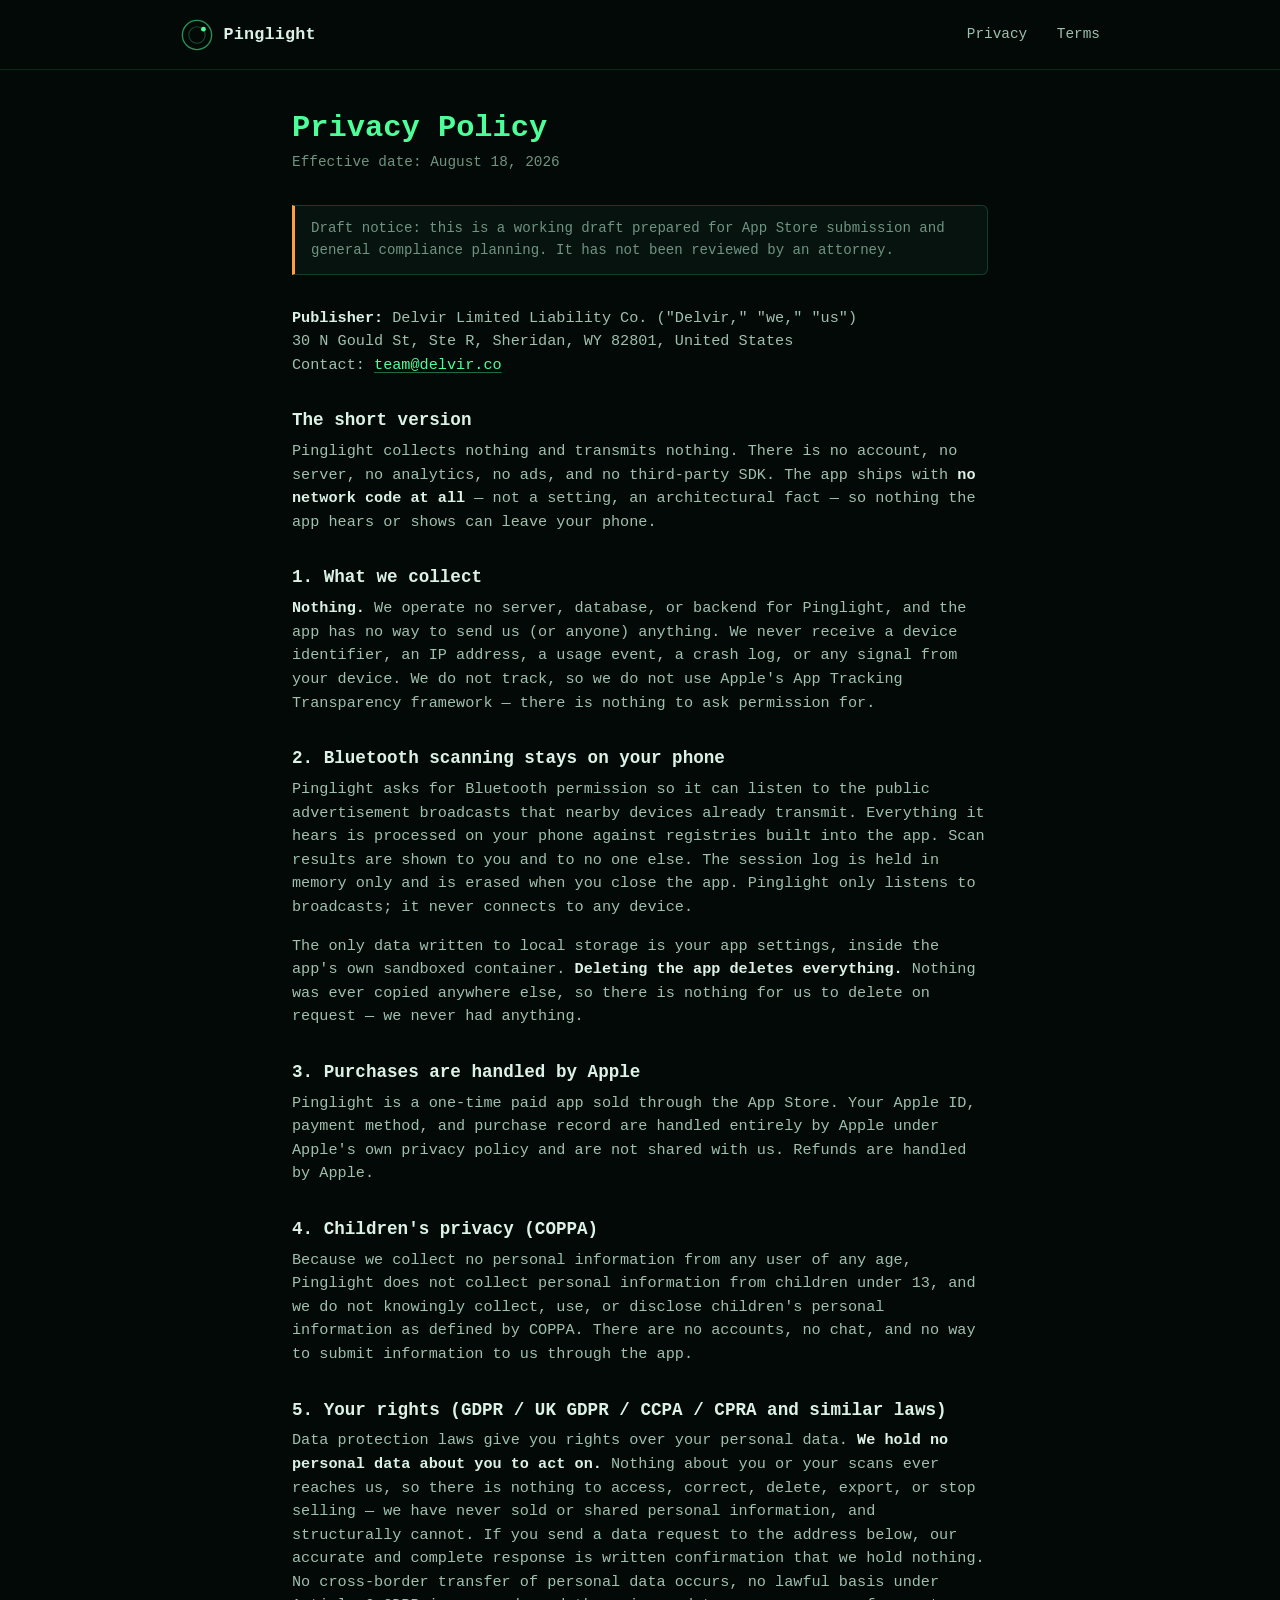
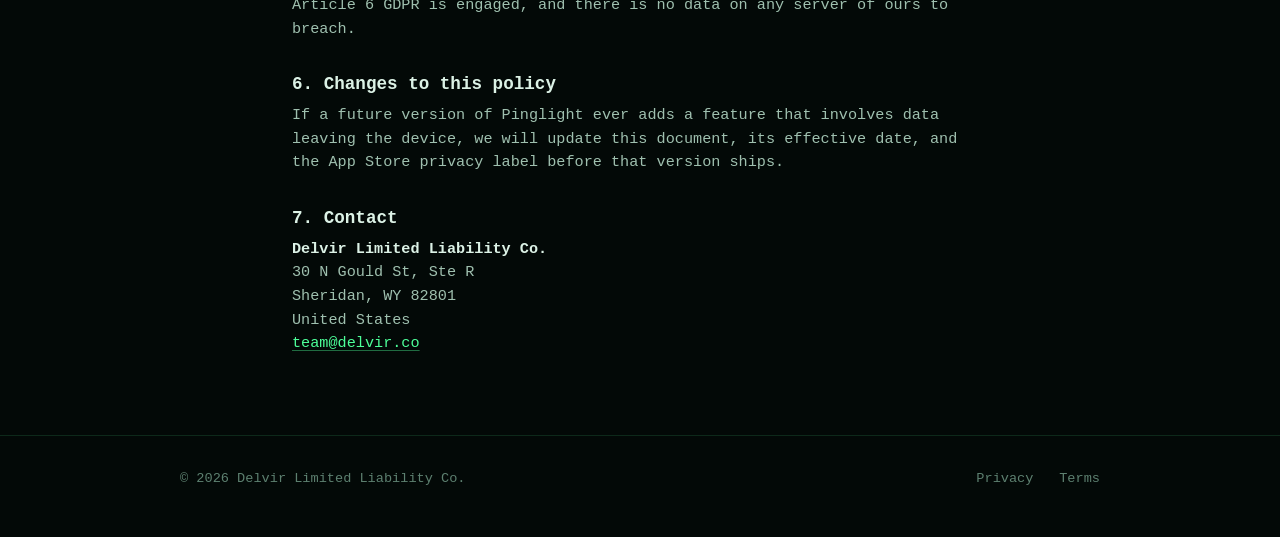
==== privacy.html @ 1ad6286b "Pinglight marketing site: static landing + legal pages, phosphor-radar identity Mirrors pocket-veto-" ====
<!doctype html>
<html lang="en">
<head>
<meta charset="utf-8">
<meta name="viewport" content="width=device-width, initial-scale=1">
<title>Privacy Policy — Pinglight</title>
<meta name="description" content="Pinglight collects no data. It has no server, no account, and no network code of any kind — Bluetooth scan results never leave your phone. This policy explains exactly what that means.">
<meta property="og:title" content="Pinglight — Privacy Policy">
<meta property="og:description" content="Pinglight collects no data. No server, no account, no network code of any kind — scan results never leave your phone.">
<meta property="og:type" content="website">
<meta property="og:url" content="https://pinglight-site.vercel.app/privacy">
<meta name="theme-color" content="#030907">
<link rel="icon" href="/favicon.svg?v=1" type="image/svg+xml">
<link rel="icon" href="/icon-32.png?v=1" sizes="32x32" type="image/png">
<link rel="apple-touch-icon" href="/apple-touch-icon.png?v=1" sizes="180x180">
<link rel="manifest" href="/site.webmanifest">
<link rel="stylesheet" href="/styles.css">
</head>
<body class="legal">

<header class="site-header">
  <div class="wrap">
    <a class="brand" href="/">
      <svg class="seal" viewBox="0 0 200 200" role="img" aria-label="Pinglight mark">
        <circle cx="100" cy="100" r="86" fill="none" stroke="#4DFF99" stroke-opacity="0.55" stroke-width="8"/>
        <circle cx="100" cy="100" r="48" fill="none" stroke="#4DFF99" stroke-opacity="0.28" stroke-width="6"/>
        <circle cx="138" cy="66" r="14" fill="#4DFF99"/>
      </svg>
      <span class="brand-name">Pinglight</span>
    </a>
    <nav class="site-nav">
      <a href="/privacy">Privacy</a>
      <a href="/terms">Terms</a>
    </nav>
  </div>
</header>

<main>
  <div class="wrap">
    <h1>Privacy Policy</h1>
    <p class="effective">Effective date: August 18, 2026</p>

    <p class="notice">Draft notice: this is a working draft prepared for App Store submission and general compliance planning. It has not been reviewed by an attorney.</p>

    <p><strong>Publisher:</strong> Delvir Limited Liability Co. ("Delvir," "we," "us")<br>
    30 N Gould St, Ste R, Sheridan, WY 82801, United States<br>
    Contact: <a href="mailto:team@delvir.co">team@delvir.co</a></p>

    <h2>The short version</h2>
    <p>Pinglight collects nothing and transmits nothing. There is no account, no server, no analytics, no ads, and no third-party SDK. The app ships with <strong>no network code at all</strong> — not a setting, an architectural fact — so nothing the app hears or shows can leave your phone.</p>

    <h2>1. What we collect</h2>
    <p><strong>Nothing.</strong> We operate no server, database, or backend for Pinglight, and the app has no way to send us (or anyone) anything. We never receive a device identifier, an IP address, a usage event, a crash log, or any signal from your device. We do not track, so we do not use Apple's App Tracking Transparency framework — there is nothing to ask permission for.</p>

    <h2>2. Bluetooth scanning stays on your phone</h2>
    <p>Pinglight asks for Bluetooth permission so it can listen to the public advertisement broadcasts that nearby devices already transmit. Everything it hears is processed on your phone against registries built into the app. Scan results are shown to you and to no one else. The session log is held in memory only and is erased when you close the app. Pinglight only listens to broadcasts; it never connects to any device.</p>
    <p>The only data written to local storage is your app settings, inside the app's own sandboxed container. <strong>Deleting the app deletes everything.</strong> Nothing was ever copied anywhere else, so there is nothing for us to delete on request — we never had anything.</p>

    <h2>3. Purchases are handled by Apple</h2>
    <p>Pinglight is a one-time paid app sold through the App Store. Your Apple ID, payment method, and purchase record are handled entirely by Apple under Apple's own privacy policy and are not shared with us. Refunds are handled by Apple.</p>

    <h2>4. Children's privacy (COPPA)</h2>
    <p>Because we collect no personal information from any user of any age, Pinglight does not collect personal information from children under 13, and we do not knowingly collect, use, or disclose children's personal information as defined by COPPA. There are no accounts, no chat, and no way to submit information to us through the app.</p>

    <h2>5. Your rights (GDPR / UK GDPR / CCPA / CPRA and similar laws)</h2>
    <p>Data protection laws give you rights over your personal data. <strong>We hold no personal data about you to act on.</strong> Nothing about you or your scans ever reaches us, so there is nothing to access, correct, delete, export, or stop selling — we have never sold or shared personal information, and structurally cannot. If you send a data request to the address below, our accurate and complete response is written confirmation that we hold nothing. No cross-border transfer of personal data occurs, no lawful basis under Article 6 GDPR is engaged, and there is no data on any server of ours to breach.</p>

    <h2>6. Changes to this policy</h2>
    <p>If a future version of Pinglight ever adds a feature that involves data leaving the device, we will update this document, its effective date, and the App Store privacy label before that version ships.</p>

    <h2>7. Contact</h2>
    <p><strong>Delvir Limited Liability Co.</strong><br>
    30 N Gould St, Ste R<br>
    Sheridan, WY 82801<br>
    United States<br>
    <a href="mailto:team@delvir.co">team@delvir.co</a></p>
  </div>
</main>

<footer class="site-footer">
  <div class="wrap">
    <span>© 2026 Delvir Limited Liability Co.</span>
    <nav>
      <a href="/privacy">Privacy</a>
      <a href="/terms">Terms</a>
    </nav>
  </div>
</footer>

</body>
</html>
---- styles.css ----
/* Pinglight — marketing site.

   Type is the system monospace stack throughout: the app itself is set in the
   system monospaced face, and shipping zero font files is the same posture as
   shipping zero third-party bytes. No Google Fonts link anywhere; the CSP is
   `font-src 'self'` and nothing ever requests a font.

   Two sections:
     1. LANDING PAGE (body.lp) — the dark phosphor-radar artboard.
     2. LEGAL PAGES (body.legal) — privacy.html / terms.html, same palette,
        quieter chrome.

   Palette = the app's PinglightTheme (RootView.swift), converted to sRGB hex:
     background #030907   panel #07130F   phosphor #4DFF99   dim #598C73
     grid = phosphor at 16%
   Category accents (Models.swift): amber #FF9E40 (tracker), violet #D973F2
   (glasses), yellow #F2D959 (beacon), blue #66BFF2 (wearable). */

:root {
  --mono: ui-monospace, "SF Mono", SFMono-Regular, Menlo, Consolas,
          "Liberation Mono", "Courier New", monospace;

  --ground: #030907;
  --panel: #07130f;
  --phosphor: #4dff99;
  --dim: #598c73;
  --amber: #ff9e40;
  --violet: #d973f2;

  --text: #dcf2e6;
  --body-muted: #9fc0af;
  --hero-muted: #7ea892;
  --label: #6f9482;
  --label-dim: #5d8070;
  --label-dimmer: #4e6d5f;
  --list-num: #3f5c4f;

  --hair-24: rgba(77, 255, 153, 0.10);  /* list row borders */
  --hair-soft: rgba(77, 255, 153, 0.13); /* eyebrow rule, footer rule */
  --hair: rgba(77, 255, 153, 0.18);      /* stat rules, price-card border */

  color-scheme: dark;
}

* {
  box-sizing: border-box;
}

html {
  -webkit-text-size-adjust: 100%;
}

body {
  margin: 0;
  background: var(--ground);
  color: var(--text);
  font-family: var(--mono);
  line-height: 1.55;
  -webkit-font-smoothing: antialiased;
}

p {
  margin: 0 0 1em;
}

a {
  color: var(--phosphor);
  text-decoration-color: rgba(77, 255, 153, 0.4);
  text-underline-offset: 3px;
}

a:hover {
  color: var(--text);
  text-decoration-color: currentColor;
}

:focus-visible {
  outline: 2px solid var(--phosphor);
  outline-offset: 3px;
}

/* ==================================================================
   LANDING PAGE (index.html, body.lp)

   Same bones as the reference artboard: header, one-sentence hero, three
   stats, a two-column main — reading on the left, a sticky rail on the
   right holding the phone that pages through the app's real screens —
   then a footer that states the product's honesty rule outright.
   ================================================================== */

body.lp {
  /* `clip`, not `hidden`: `hidden` would make body a scroll container and
     silently kill the sticky rail. */
  overflow-x: clip;
}

body.lp a {
  color: var(--body-muted);
  text-decoration-color: rgba(159, 192, 175, 0.4);
}

body.lp a:hover {
  color: var(--phosphor);
  text-decoration-color: currentColor;
}

.page {
  max-width: 1280px;
  margin: 0 auto;
  padding: 34px clamp(20px, 5.5vw, 80px) 96px;
}

/* ---------- header ---------- */

.hd {
  display: flex;
  align-items: center;
  justify-content: space-between;
  gap: 20px;
}

.hd-lockup {
  display: flex;
  align-items: center;
  gap: 18px;
  min-width: 0;
}

.mark {
  width: 54px;
  height: 54px;
  flex: none;
  display: block;
}

/* The mark: a scope — rings, crosshair, one sweep wedge, one blip.
   Same geometry as favicon.svg. */
.mark-ring { stroke: rgba(77, 255, 153, 0.55); }
.mark-ring--in { stroke: rgba(77, 255, 153, 0.28); }
.mark-hair { stroke: rgba(77, 255, 153, 0.18); }
.mark-sweep { fill: rgba(77, 255, 153, 0.22); }
.mark-blip { fill: var(--phosphor); }

.wordmark {
  font-size: clamp(23px, 2.4vw, 30px);
  font-weight: 700;
  letter-spacing: -0.01em;
  line-height: 1.1;
}

.hd-status {
  font-weight: 500;
  font-size: 13px;
  letter-spacing: 0.24em;
  text-transform: uppercase;
  color: var(--label);
  white-space: nowrap;
}

/* ---------- hero ---------- */

.hero {
  padding-top: clamp(52px, 7.5vw, 96px);
  max-width: 1040px;
}

.hero h1 {
  margin: 0;
  font-size: clamp(30px, 4.6vw, 54px);
  line-height: 1.12;
  font-weight: 700;
  letter-spacing: -0.025em;
  text-wrap: pretty;
  color: var(--phosphor);
}

.hero-rest {
  color: var(--hero-muted);
  font-weight: 400;
}

/* ---------- three stat blocks ---------- */

.stats {
  display: grid;
  grid-template-columns: repeat(3, minmax(0, 1fr));
  gap: 0 24px;
  margin-top: clamp(44px, 5.6vw, 72px);
  max-width: 940px;
}

.stat {
  border-top: 1px solid var(--hair);
  padding: 16px 24px 0 0;
}

.stat-n {
  font-size: clamp(24px, 2.6vw, 33px);
  font-weight: 700;
  line-height: 1;
  letter-spacing: -0.01em;
  color: var(--phosphor);
}

.stat-l {
  margin-top: 8px;
  font-weight: 500;
  font-size: 12px;
  letter-spacing: 0.14em;
  text-transform: uppercase;
  color: var(--label);
  line-height: 1.4;
}

/* ---------- two-column main ----------
   Three reading sections on the left; the rail owns the right column and
   spans all their rows, which is what gives the sticky phone its travel. */

.main {
  display: grid;
  grid-template-columns: minmax(0, 7fr) minmax(0, 4fr);
  grid-auto-rows: min-content;
  gap: clamp(40px, 5.6vw, 72px);
  align-items: start;
  margin-top: clamp(56px, 7.5vw, 96px);
}

.desk {
  grid-column: 1;
  min-width: 0;
}

/* --- left: the reading column --- */

.eyebrow-row {
  display: flex;
  align-items: center;
  gap: 14px;
}

.eyebrow {
  margin: 0;
  font-weight: 700;
  font-size: 13px;
  line-height: 1.2;
  letter-spacing: 0.24em;
  text-transform: uppercase;
  color: var(--phosphor);
}

.eyebrow-rule {
  flex: 1;
  height: 1px;
  background: var(--hair-soft);
}

.quirks {
  list-style: none;
  margin: 0;
  padding: 0;
  display: flex;
  flex-direction: column;
}

.quirks li {
  display: grid;
  grid-template-columns: 46px minmax(0, 1fr);
  gap: 0 20px;
  padding: 24px 0;
  border-bottom: 1px solid var(--hair-24);
}

.quirks li:last-child {
  border-bottom: 0;
  padding-bottom: 0;
}

.q-num {
  font-weight: 500;
  font-size: 14px;
  letter-spacing: 0.12em;
  color: var(--list-num);
  padding-top: 5px;
}

.quirks p {
  margin: 0;
  font-size: clamp(15px, 1.5vw, 17.5px);
  line-height: 1.6;
  color: var(--body-muted);
  text-wrap: pretty;
}

.quirks b {
  font-weight: 700;
  color: var(--text);
}

.desk-lede {
  margin: 22px 0 0;
  font-size: clamp(16px, 1.6vw, 19px);
  font-weight: 700;
  line-height: 1.5;
  color: var(--text);
  text-wrap: pretty;
}

.desk-copy {
  margin: 18px 0 0;
  font-size: clamp(15px, 1.5vw, 17.5px);
  line-height: 1.65;
  color: var(--body-muted);
  text-wrap: pretty;
}

.desk-copy b {
  color: var(--text);
}

.desk-note {
  margin: 26px 0 0;
  padding: 18px 20px;
  border: 1px solid var(--hair);
  border-left: 3px solid var(--phosphor);
  border-radius: 4px;
  background: var(--panel);
  font-size: clamp(14.5px, 1.4vw, 17px);
  line-height: 1.65;
  color: var(--body-muted);
  text-wrap: pretty;
}

.desk-note em {
  font-style: normal;
  color: var(--text);
}

/* Confidence chips, colored like the app's badges. */
.conf {
  font-weight: 700;
  letter-spacing: 0.04em;
  text-transform: uppercase;
  font-size: 0.86em;
}

.conf-high { color: var(--phosphor); }
.conf-med  { color: var(--amber); }
.conf-low  { color: var(--violet); }

/* --- right: the sticky rail (phone + price card) --- */

.rail {
  grid-column: 2;
  grid-row: 1 / span 3;
  position: sticky;
  top: 32px;
  display: flex;
  flex-direction: column;
  align-items: stretch;
  gap: 26px;
}

.device {
  display: flex;
  flex-direction: column;
  align-items: center;
  gap: 14px;
}

/* The phone is sized so the whole rail — phone, gap, price card — still
   fits one viewport, which is what makes the sticky paging readable. */
.phone {
  position: relative;
  width: clamp(150px, calc((100svh - 350px) * 0.46), 232px);
  padding: 7px;
  border-radius: 34px;
  background: linear-gradient(145deg, #2c3a33, #17241e 40%, #0b130f 75%, #050a08);
  box-shadow:
    0 34px 60px -26px rgba(0, 0, 0, 0.85),
    0 8px 20px rgba(0, 0, 0, 0.5),
    0 0 44px rgba(77, 255, 153, 0.07),
    inset 0 1px 2px rgba(120, 255, 180, 0.18);
}

.phone-rim {
  padding: 3px;
  border-radius: 28px;
  background: #010302;
}

.phone-screen {
  position: relative;
  aspect-ratio: 1290 / 2796;
  overflow: hidden;
  border-radius: 25px;
  background: var(--ground);
}

.shot {
  position: absolute;
  inset: 0;
  margin: 0;
  opacity: 0;
  /* linear, and short: an eased cross-fade leaves both layers visibly
     blended at the midpoint, which reads as a double exposure. */
  transition: opacity 0.28s linear;
}

.shot img {
  display: block;
  width: 100%;
  height: 100%;
  object-fit: cover;
  object-position: top center;
  -webkit-user-select: none;
  user-select: none;
}

/* First screen shows even with JS off; app.js takes over once it runs. */
.shot:first-child,
.shot.is-active {
  opacity: 1;
}

.js .shot:first-child {
  opacity: 0;
}

.js .shot.is-active {
  opacity: 1;
}

.reel-dots {
  display: flex;
  align-items: center;
  gap: 7px;
}

.reel-dot {
  appearance: none;
  -webkit-appearance: none;
  border: 0;
  padding: 0;
  width: 7px;
  height: 7px;
  border-radius: 999px;
  background: var(--hair);
  cursor: pointer;
  transition: width 0.3s ease, background-color 0.3s ease;
}

.reel-dot:hover {
  background: var(--dim);
}

.reel-dot.is-active {
  width: 22px;
  background: var(--phosphor);
}

.reel-hint {
  margin: 0;
  font-weight: 500;
  font-size: 12px;
  letter-spacing: 0.16em;
  text-transform: uppercase;
  color: var(--label-dimmer);
  transition: opacity 0.4s ease;
}

/* Retired once the visitor is steering by hand, and once the reel has reached
   its last screen — by then there is nothing left to keep scrolling for. */
.is-driving .reel-hint,
.is-done .reel-hint {
  opacity: 0;
}

/* --- the price card --- */

.price {
  display: flex;
  flex-direction: column;
  gap: 22px;
  padding: clamp(24px, 2.6vw, 34px);
  border: 1px solid var(--hair);
  border-radius: 5px;
  background: var(--panel);
}

.price-n {
  font-size: clamp(30px, 3vw, 38px);
  font-weight: 700;
  line-height: 1;
  letter-spacing: -0.02em;
  color: var(--phosphor);
}

.price-copy {
  margin: 0;
  font-size: clamp(14.5px, 1.4vw, 16.5px);
  line-height: 1.55;
  color: var(--body-muted);
  text-wrap: pretty;
}

.pill {
  display: flex;
  align-items: center;
  justify-content: center;
  gap: 12px;
  min-height: 54px;
  margin: 0;
  padding: 8px 14px;
  border-radius: 3px;
  font-weight: 700;
  font-size: 13.5px;
  letter-spacing: 0.16em;
  text-transform: uppercase;
  text-align: center;
  text-decoration: none;
  background: var(--phosphor);
}

body.lp .pill {
  color: var(--ground);
}

body.lp .pill:hover {
  color: var(--ground);
  background: #7dffb6;
}

.pill .dot {
  display: block;
  width: 6px;
  height: 6px;
  flex: none;
  border-radius: 50%;
  background: var(--ground);
  animation: pl-pulse 2.4s ease-in-out infinite;
}

@keyframes pl-pulse {
  0%, 100% { opacity: 1; }
  50% { opacity: 0.25; }
}

/* ---------- footer ---------- */

.ft {
  margin-top: clamp(56px, 7.5vw, 96px);
  padding-top: 26px;
  border-top: 1px solid var(--hair-soft);
  display: flex;
  align-items: flex-end;
  justify-content: space-between;
  gap: clamp(24px, 4vw, 60px);
}

.ft-neutral {
  margin: 0;
  max-width: 720px;
  font-size: 14px;
  line-height: 1.65;
  color: var(--label-dim);
  text-wrap: pretty;
}

.ft-neutral .phosphor { color: var(--phosphor); }
.ft-neutral .amber { color: var(--amber); }
.ft-neutral .violet { color: var(--violet); }

.ft-meta {
  display: flex;
  align-items: center;
  gap: 26px;
  font-weight: 500;
  font-size: 12.5px;
  letter-spacing: 0.14em;
  text-transform: uppercase;
  color: var(--label-dimmer);
  white-space: nowrap;
}

/* ---------- reduced motion ---------- */

@media (prefers-reduced-motion: reduce) {
  .shot,
  .reel-dot,
  .reel-hint { transition: none; }
  .pill .dot { animation: none; }
}

/* ---------- narrow screens ------------------------------------------------
   One honest column, in the order a stranger needs it: who this is, the hook,
   the numbers, THE THING ITSELF, then the reading, the price, the footer.
   Nothing is pinned and nothing hijacks a gesture. `display: contents` on the
   rail dissolves the desktop wrapper so the phone and the price card can be
   ordered independently around the reading sections. */

@media (max-width: 899px) {
  .main {
    display: flex;
    flex-direction: column;
    gap: clamp(36px, 7vw, 56px);
  }

  .rail {
    position: static;
    display: contents;
  }

  .device { order: 1; }
  .desk   { order: 2; } /* the three sections keep their own relative order */
  .price  { order: 3; }

  .phone { width: min(232px, 62vw, 34svh); }

  .quirks li {
    grid-template-columns: 34px minmax(0, 1fr);
    gap: 0 14px;
    padding: 20px 0;
  }
}

@media (max-width: 639px) {
  .stats {
    grid-template-columns: minmax(0, 1fr);
    gap: 0;
  }

  .stat {
    padding: 14px 0 18px;
  }

  .stat:last-child { padding-bottom: 0; }

  .ft {
    flex-direction: column;
    align-items: flex-start;
    gap: 22px;
  }

  .ft-meta {
    flex-wrap: wrap;
    gap: 10px 22px;
    white-space: normal;
  }

  /* The company line takes its own row so the links sit together. */
  .ft-meta span { flex: 0 0 100%; }

  /* One line, at 360px too. */
  .pill {
    font-size: 12px;
    letter-spacing: 0.12em;
  }
}

@media (max-width: 559px) {
  .hd {
    flex-direction: column;
    align-items: flex-start;
    gap: 12px;
  }

  .hd-lockup { gap: 14px; }

  .mark { width: 44px; height: 44px; }

  .hd-status { font-size: 12px; }
}

/* ==================================================================
   LEGAL PAGES (privacy.html, terms.html) — same palette, quieter chrome
   ================================================================== */

.wrap {
  max-width: 46rem;
  margin: 0 auto;
  padding: 0 1.25rem;
}

.site-header {
  border-bottom: 1px solid var(--hair-soft);
}

.site-header .wrap {
  max-width: 60rem;
  display: flex;
  align-items: center;
  justify-content: space-between;
  padding-top: 1.1rem;
  padding-bottom: 1.1rem;
  gap: 1rem;
}

.brand {
  display: flex;
  align-items: center;
  gap: 0.6rem;
  text-decoration: none;
}

body.legal .brand {
  color: var(--text);
}

.brand .seal {
  width: 34px;
  height: 34px;
  flex: none;
}

.brand-name {
  font-weight: 700;
  font-size: 1.05rem;
  letter-spacing: 0.01em;
}

.site-nav a {
  color: var(--body-muted);
  text-decoration: none;
  font-size: 0.9rem;
  margin-left: 1.25rem;
}

.site-nav a:hover {
  color: var(--phosphor);
  text-decoration: underline;
}

.site-footer {
  border-top: 1px solid var(--hair-soft);
  padding: 2rem 0 3rem;
}

.site-footer .wrap {
  max-width: 60rem;
  display: flex;
  flex-wrap: wrap;
  gap: 0.75rem 1.5rem;
  align-items: center;
  justify-content: space-between;
  font-size: 0.85rem;
  color: var(--label-dim);
}

.site-footer nav a {
  color: var(--label-dim);
  text-decoration: none;
  margin-right: 1.1rem;
}

.site-footer nav a:last-child {
  margin-right: 0;
}

.site-footer nav a:hover {
  color: var(--phosphor);
  text-decoration: underline;
}

.legal main {
  padding: 2.5rem 0 4rem;
}

.legal h1 {
  font-size: 1.9rem;
  line-height: 1.2;
  margin: 0 0 0.25rem;
  color: var(--phosphor);
}

.legal .effective {
  color: var(--label);
  font-size: 0.9rem;
  margin-bottom: 2rem;
}

.legal h2 {
  font-size: 1.1rem;
  line-height: 1.3;
  margin: 2rem 0 0.5rem;
  color: var(--text);
}

.legal p, .legal li {
  color: var(--body-muted);
  font-size: 0.95rem;
}

.legal ul {
  padding-left: 1.25rem;
}

.legal .notice {
  border: 1px solid var(--hair);
  border-left: 3px solid var(--amber);
  padding: 0.75rem 1rem;
  background: var(--panel);
  border-radius: 0 6px 6px 0;
  font-size: 0.88rem;
  color: var(--label);
  margin-bottom: 2rem;
}

.legal strong {
  color: var(--text);
}
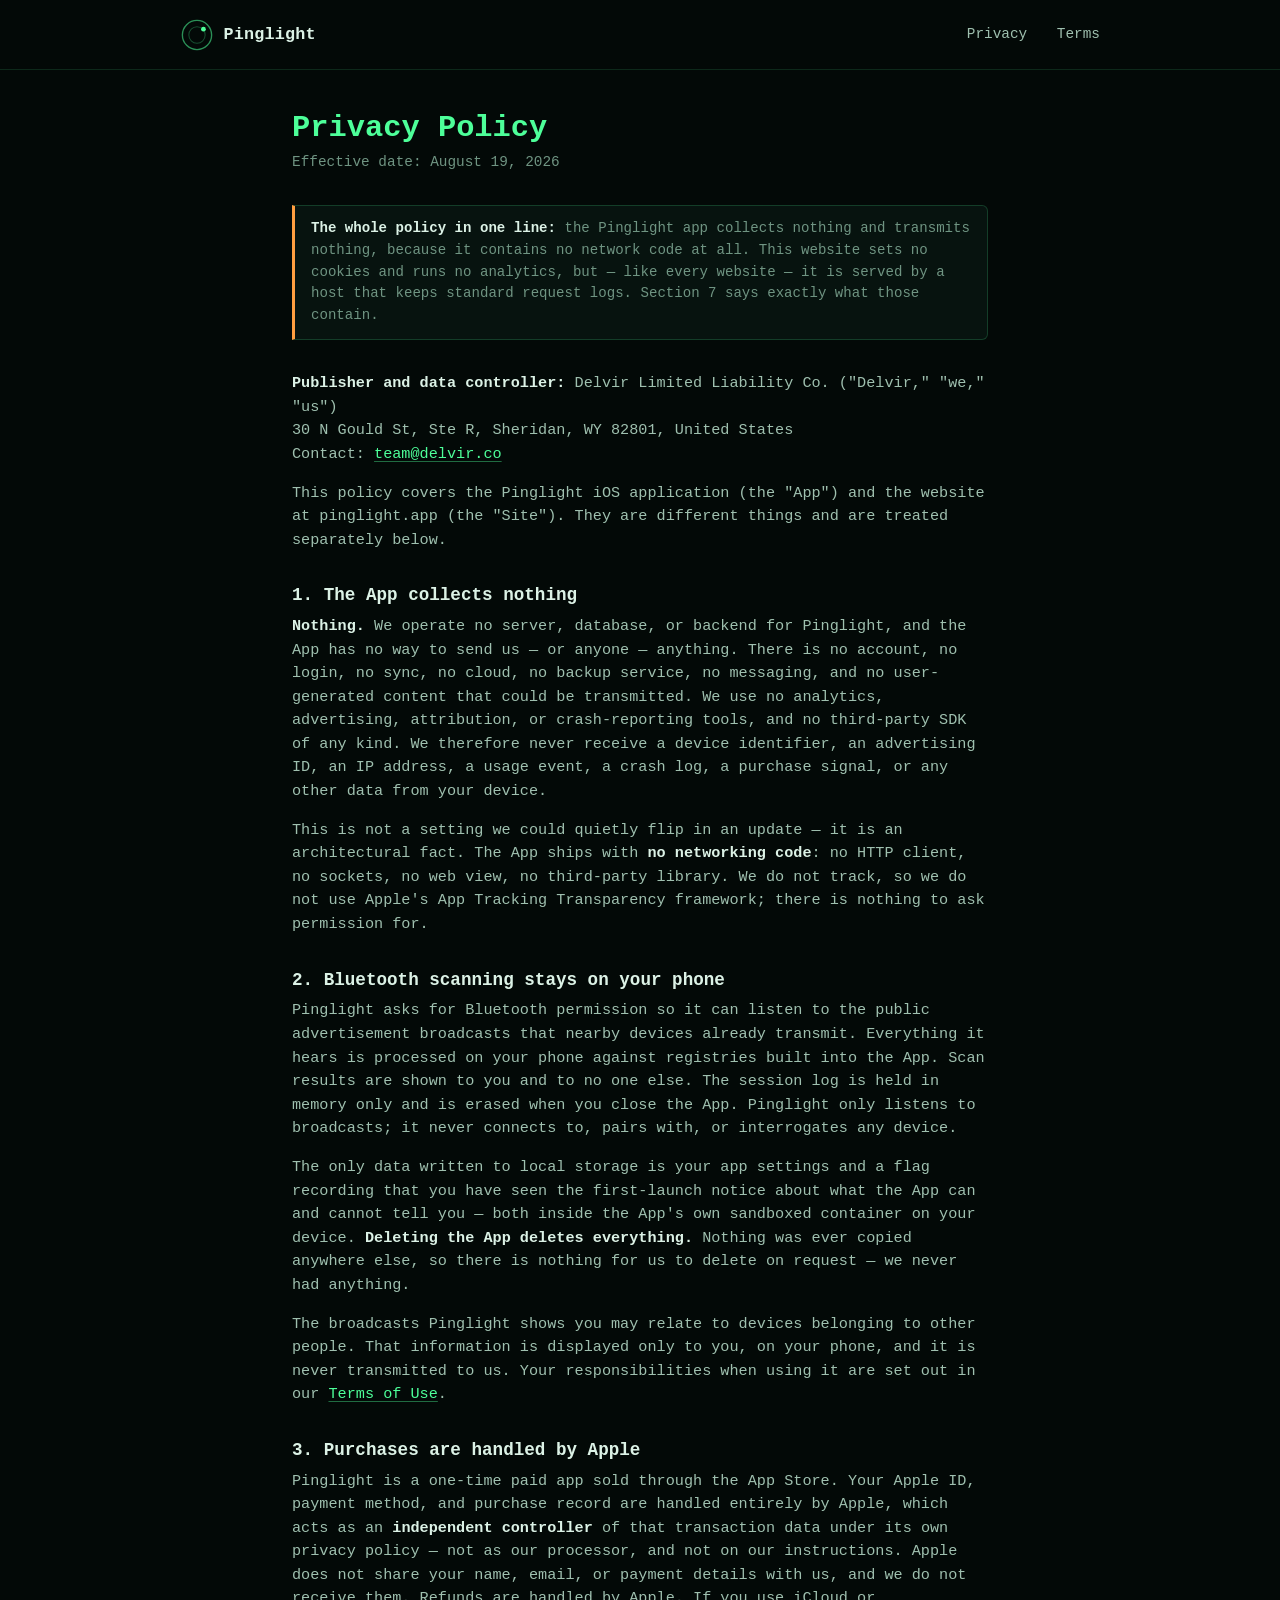
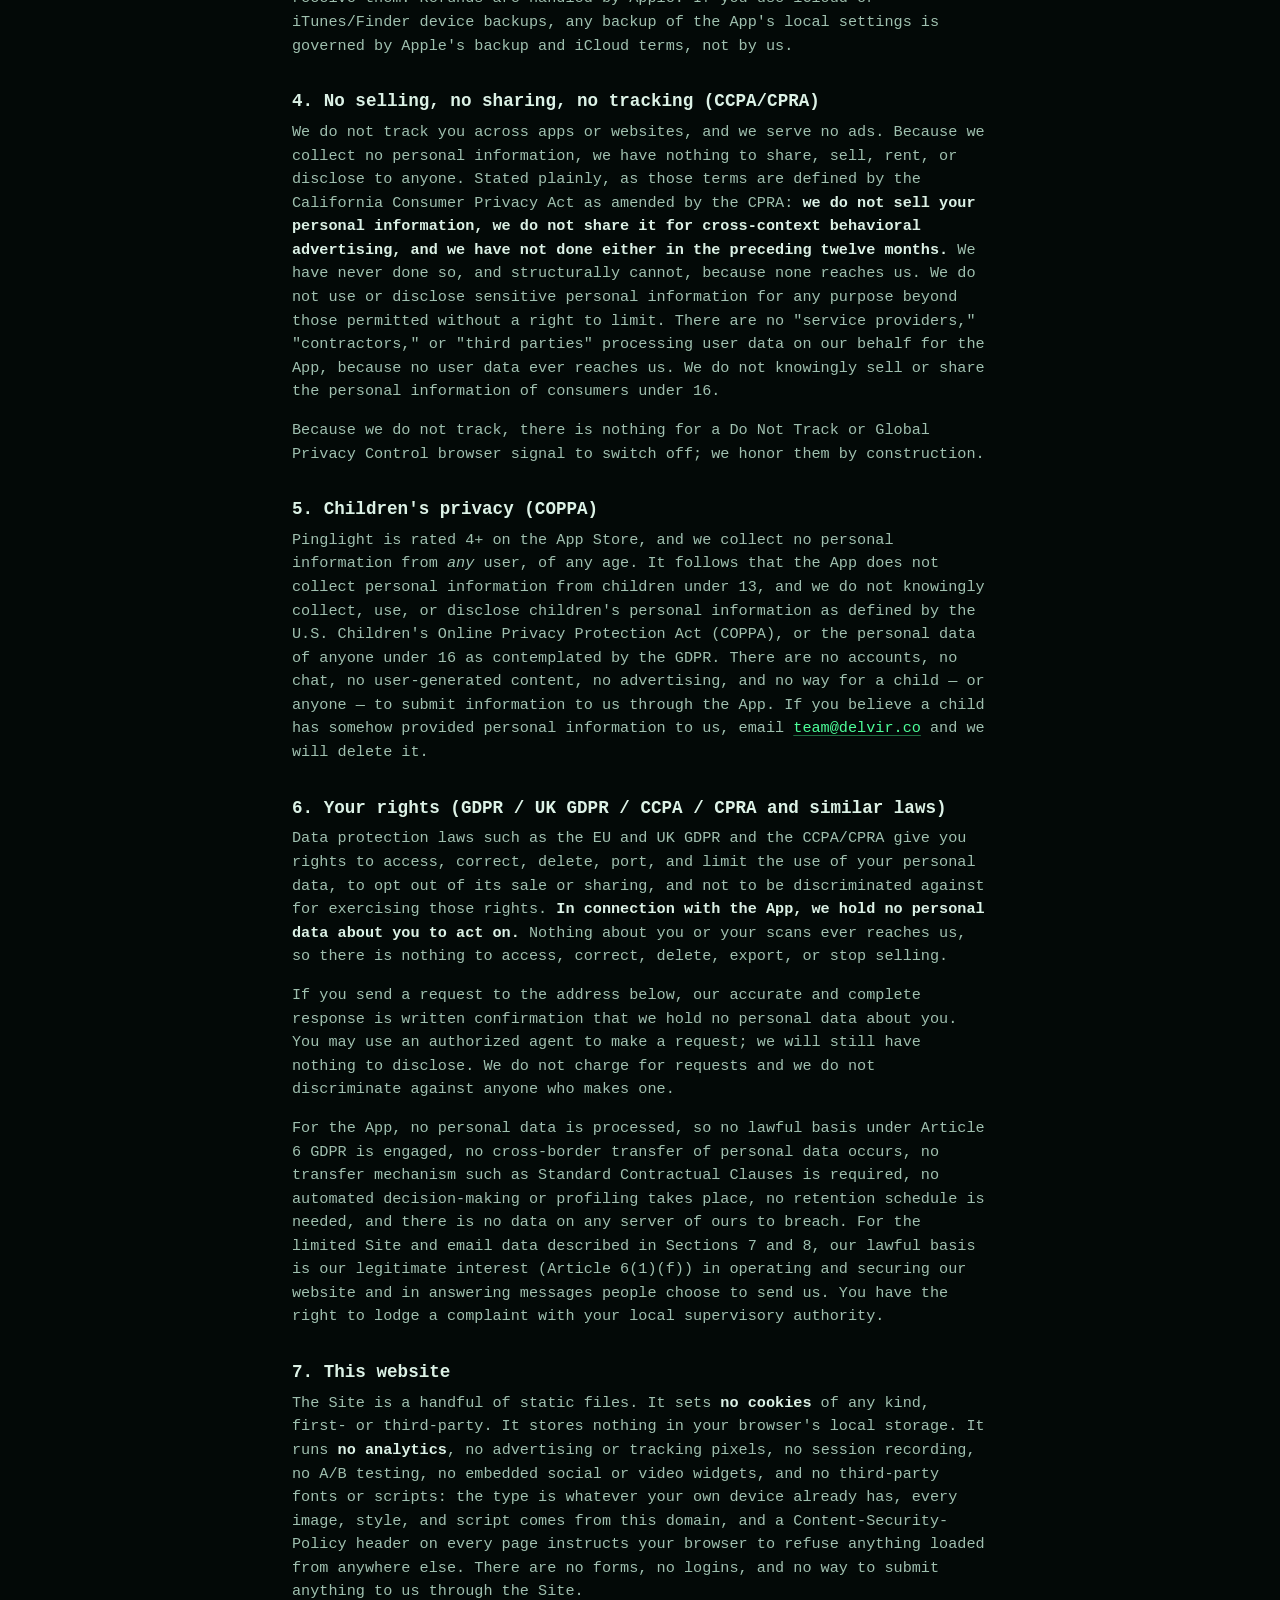
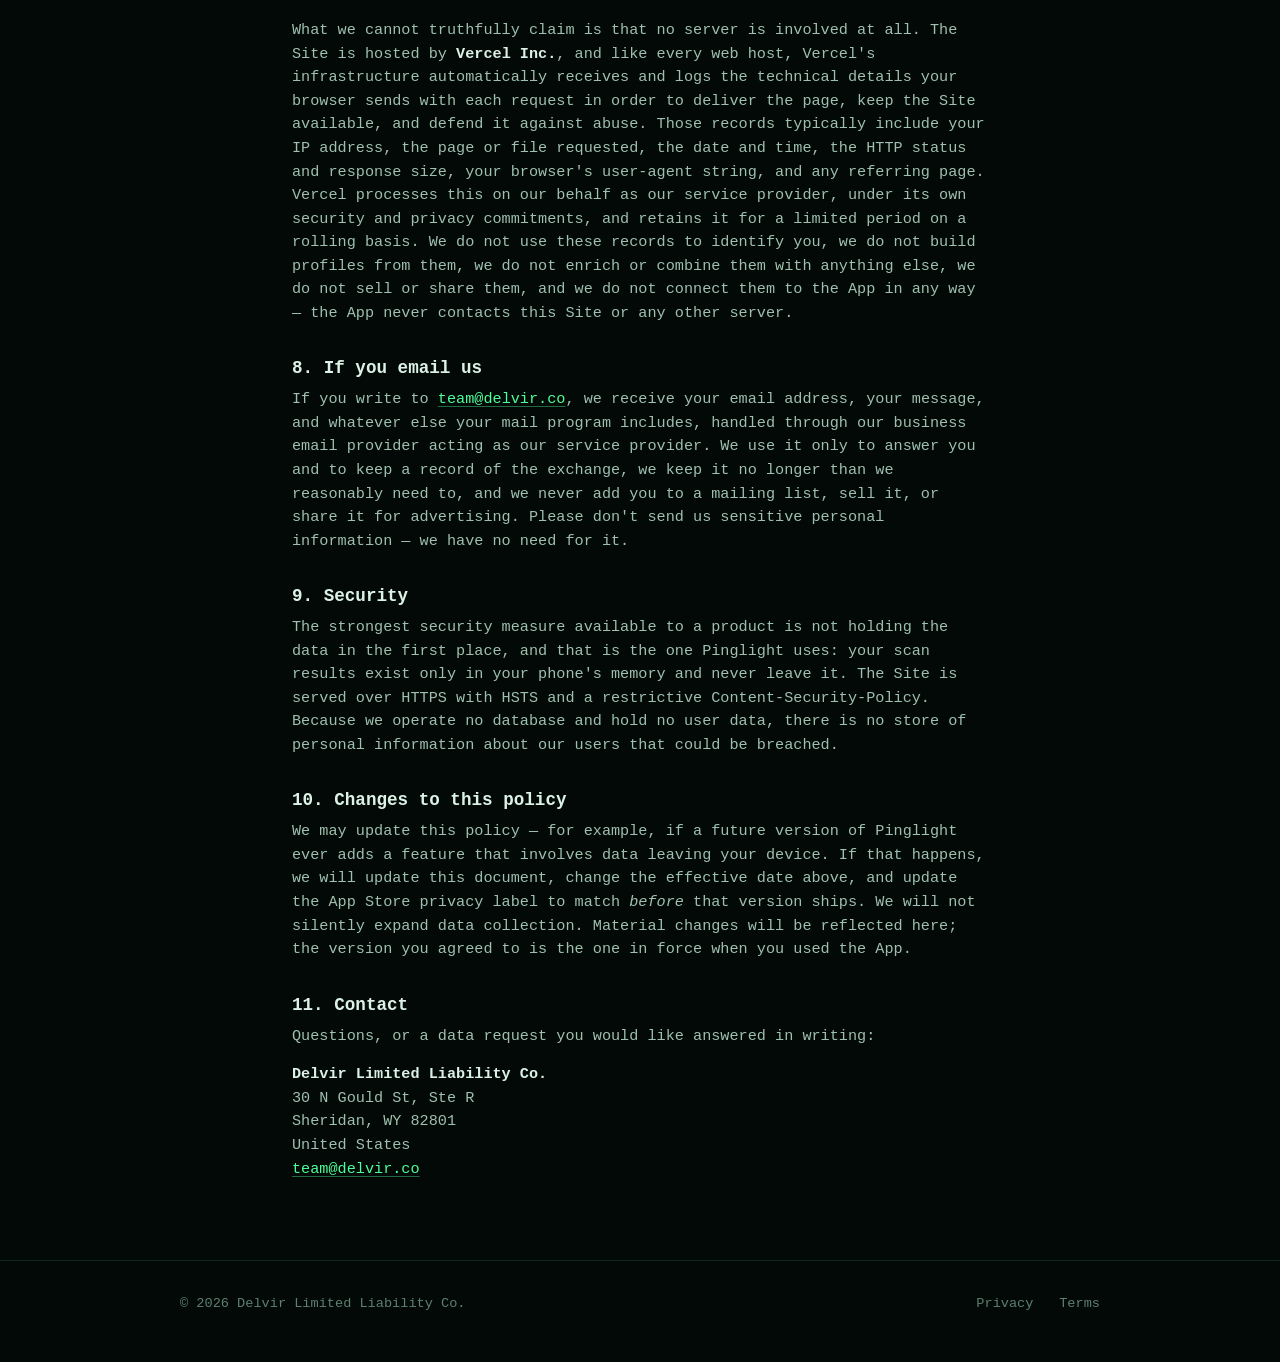
==== commit 0e7dfdf9: "Legal hardening: no-detection-guarantee terms, honest site copy, real website privacy Terms of Use, " ====
--- a/privacy.html
+++ b/privacy.html
@@ -4,11 +4,11 @@
 <meta charset="utf-8">
 <meta name="viewport" content="width=device-width, initial-scale=1">
 <title>Privacy Policy — Pinglight</title>
-<meta name="description" content="Pinglight collects no data. It has no server, no account, and no network code of any kind — Bluetooth scan results never leave your phone. This policy explains exactly what that means.">
+<meta name="description" content="Pinglight collects no data. It has no server, no account, and no network code of any kind — Bluetooth scan results never leave your phone. This policy explains exactly what that means, and what this website itself does.">
 <meta property="og:title" content="Pinglight — Privacy Policy">
 <meta property="og:description" content="Pinglight collects no data. No server, no account, no network code of any kind — scan results never leave your phone.">
 <meta property="og:type" content="website">
-<meta property="og:url" content="https://pinglight-site.vercel.app/privacy">
+<meta property="og:url" content="https://pinglight.app/privacy">
 <meta name="theme-color" content="#030907">
 <link rel="icon" href="/favicon.svg?v=1" type="image/svg+xml">
 <link rel="icon" href="/icon-32.png?v=1" sizes="32x32" type="image/png">
@@ -38,37 +38,55 @@
 <main>
   <div class="wrap">
     <h1>Privacy Policy</h1>
-    <p class="effective">Effective date: August 18, 2026</p>
+    <p class="effective">Effective date: August 19, 2026</p>
 
-    <p class="notice">Draft notice: this is a working draft prepared for App Store submission and general compliance planning. It has not been reviewed by an attorney.</p>
+    <p class="notice"><strong>The whole policy in one line:</strong> the Pinglight app collects nothing and transmits nothing, because it contains no network code at all. This website sets no cookies and runs no analytics, but — like every website — it is served by a host that keeps standard request logs. Section 7 says exactly what those contain.</p>
 
-    <p><strong>Publisher:</strong> Delvir Limited Liability Co. ("Delvir," "we," "us")<br>
+    <p><strong>Publisher and data controller:</strong> Delvir Limited Liability Co. ("Delvir," "we," "us")<br>
     30 N Gould St, Ste R, Sheridan, WY 82801, United States<br>
     Contact: <a href="mailto:team@delvir.co">team@delvir.co</a></p>
 
-    <h2>The short version</h2>
-    <p>Pinglight collects nothing and transmits nothing. There is no account, no server, no analytics, no ads, and no third-party SDK. The app ships with <strong>no network code at all</strong> — not a setting, an architectural fact — so nothing the app hears or shows can leave your phone.</p>
+    <p>This policy covers the Pinglight iOS application (the "App") and the website at pinglight.app (the "Site"). They are different things and are treated separately below.</p>
 
-    <h2>1. What we collect</h2>
-    <p><strong>Nothing.</strong> We operate no server, database, or backend for Pinglight, and the app has no way to send us (or anyone) anything. We never receive a device identifier, an IP address, a usage event, a crash log, or any signal from your device. We do not track, so we do not use Apple's App Tracking Transparency framework — there is nothing to ask permission for.</p>
+    <h2>1. The App collects nothing</h2>
+    <p><strong>Nothing.</strong> We operate no server, database, or backend for Pinglight, and the App has no way to send us — or anyone — anything. There is no account, no login, no sync, no cloud, no backup service, no messaging, and no user-generated content that could be transmitted. We use no analytics, advertising, attribution, or crash-reporting tools, and no third-party SDK of any kind. We therefore never receive a device identifier, an advertising ID, an IP address, a usage event, a crash log, a purchase signal, or any other data from your device.</p>
+    <p>This is not a setting we could quietly flip in an update — it is an architectural fact. The App ships with <strong>no networking code</strong>: no HTTP client, no sockets, no web view, no third-party library. We do not track, so we do not use Apple's App Tracking Transparency framework; there is nothing to ask permission for.</p>
 
     <h2>2. Bluetooth scanning stays on your phone</h2>
-    <p>Pinglight asks for Bluetooth permission so it can listen to the public advertisement broadcasts that nearby devices already transmit. Everything it hears is processed on your phone against registries built into the app. Scan results are shown to you and to no one else. The session log is held in memory only and is erased when you close the app. Pinglight only listens to broadcasts; it never connects to any device.</p>
-    <p>The only data written to local storage is your app settings, inside the app's own sandboxed container. <strong>Deleting the app deletes everything.</strong> Nothing was ever copied anywhere else, so there is nothing for us to delete on request — we never had anything.</p>
+    <p>Pinglight asks for Bluetooth permission so it can listen to the public advertisement broadcasts that nearby devices already transmit. Everything it hears is processed on your phone against registries built into the App. Scan results are shown to you and to no one else. The session log is held in memory only and is erased when you close the App. Pinglight only listens to broadcasts; it never connects to, pairs with, or interrogates any device.</p>
+    <p>The only data written to local storage is your app settings and a flag recording that you have seen the first-launch notice about what the App can and cannot tell you — both inside the App's own sandboxed container on your device. <strong>Deleting the App deletes everything.</strong> Nothing was ever copied anywhere else, so there is nothing for us to delete on request — we never had anything.</p>
+    <p>The broadcasts Pinglight shows you may relate to devices belonging to other people. That information is displayed only to you, on your phone, and it is never transmitted to us. Your responsibilities when using it are set out in our <a href="/terms">Terms of Use</a>.</p>
 
     <h2>3. Purchases are handled by Apple</h2>
-    <p>Pinglight is a one-time paid app sold through the App Store. Your Apple ID, payment method, and purchase record are handled entirely by Apple under Apple's own privacy policy and are not shared with us. Refunds are handled by Apple.</p>
+    <p>Pinglight is a one-time paid app sold through the App Store. Your Apple ID, payment method, and purchase record are handled entirely by Apple, which acts as an <strong>independent controller</strong> of that transaction data under its own privacy policy — not as our processor, and not on our instructions. Apple does not share your name, email, or payment details with us, and we do not receive them. Refunds are handled by Apple. If you use iCloud or iTunes/Finder device backups, any backup of the App's local settings is governed by Apple's backup and iCloud terms, not by us.</p>
 
-    <h2>4. Children's privacy (COPPA)</h2>
-    <p>Because we collect no personal information from any user of any age, Pinglight does not collect personal information from children under 13, and we do not knowingly collect, use, or disclose children's personal information as defined by COPPA. There are no accounts, no chat, and no way to submit information to us through the app.</p>
+    <h2>4. No selling, no sharing, no tracking (CCPA/CPRA)</h2>
+    <p>We do not track you across apps or websites, and we serve no ads. Because we collect no personal information, we have nothing to share, sell, rent, or disclose to anyone. Stated plainly, as those terms are defined by the California Consumer Privacy Act as amended by the CPRA: <strong>we do not sell your personal information, we do not share it for cross-context behavioral advertising, and we have not done either in the preceding twelve months.</strong> We have never done so, and structurally cannot, because none reaches us. We do not use or disclose sensitive personal information for any purpose beyond those permitted without a right to limit. There are no "service providers," "contractors," or "third parties" processing user data on our behalf for the App, because no user data ever reaches us. We do not knowingly sell or share the personal information of consumers under 16.</p>
+    <p>Because we do not track, there is nothing for a Do Not Track or Global Privacy Control browser signal to switch off; we honor them by construction.</p>
 
-    <h2>5. Your rights (GDPR / UK GDPR / CCPA / CPRA and similar laws)</h2>
-    <p>Data protection laws give you rights over your personal data. <strong>We hold no personal data about you to act on.</strong> Nothing about you or your scans ever reaches us, so there is nothing to access, correct, delete, export, or stop selling — we have never sold or shared personal information, and structurally cannot. If you send a data request to the address below, our accurate and complete response is written confirmation that we hold nothing. No cross-border transfer of personal data occurs, no lawful basis under Article 6 GDPR is engaged, and there is no data on any server of ours to breach.</p>
+    <h2>5. Children's privacy (COPPA)</h2>
+    <p>Pinglight is rated 4+ on the App Store, and we collect no personal information from <em>any</em> user, of any age. It follows that the App does not collect personal information from children under 13, and we do not knowingly collect, use, or disclose children's personal information as defined by the U.S. Children's Online Privacy Protection Act (COPPA), or the personal data of anyone under 16 as contemplated by the GDPR. There are no accounts, no chat, no user-generated content, no advertising, and no way for a child — or anyone — to submit information to us through the App. If you believe a child has somehow provided personal information to us, email <a href="mailto:team@delvir.co">team@delvir.co</a> and we will delete it.</p>
 
-    <h2>6. Changes to this policy</h2>
-    <p>If a future version of Pinglight ever adds a feature that involves data leaving the device, we will update this document, its effective date, and the App Store privacy label before that version ships.</p>
+    <h2>6. Your rights (GDPR / UK GDPR / CCPA / CPRA and similar laws)</h2>
+    <p>Data protection laws such as the EU and UK GDPR and the CCPA/CPRA give you rights to access, correct, delete, port, and limit the use of your personal data, to opt out of its sale or sharing, and not to be discriminated against for exercising those rights. <strong>In connection with the App, we hold no personal data about you to act on.</strong> Nothing about you or your scans ever reaches us, so there is nothing to access, correct, delete, export, or stop selling.</p>
+    <p>If you send a request to the address below, our accurate and complete response is written confirmation that we hold no personal data about you. You may use an authorized agent to make a request; we will still have nothing to disclose. We do not charge for requests and we do not discriminate against anyone who makes one.</p>
+    <p>For the App, no personal data is processed, so no lawful basis under Article 6 GDPR is engaged, no cross-border transfer of personal data occurs, no transfer mechanism such as Standard Contractual Clauses is required, no automated decision-making or profiling takes place, no retention schedule is needed, and there is no data on any server of ours to breach. For the limited Site and email data described in Sections 7 and 8, our lawful basis is our legitimate interest (Article 6(1)(f)) in operating and securing our website and in answering messages people choose to send us. You have the right to lodge a complaint with your local supervisory authority.</p>
 
-    <h2>7. Contact</h2>
+    <h2>7. This website</h2>
+    <p>The Site is a handful of static files. It sets <strong>no cookies</strong> of any kind, first- or third-party. It stores nothing in your browser's local storage. It runs <strong>no analytics</strong>, no advertising or tracking pixels, no session recording, no A/B testing, no embedded social or video widgets, and no third-party fonts or scripts: the type is whatever your own device already has, every image, style, and script comes from this domain, and a Content-Security-Policy header on every page instructs your browser to refuse anything loaded from anywhere else. There are no forms, no logins, and no way to submit anything to us through the Site.</p>
+    <p>What we cannot truthfully claim is that no server is involved at all. The Site is hosted by <strong>Vercel Inc.</strong>, and like every web host, Vercel's infrastructure automatically receives and logs the technical details your browser sends with each request in order to deliver the page, keep the Site available, and defend it against abuse. Those records typically include your IP address, the page or file requested, the date and time, the HTTP status and response size, your browser's user-agent string, and any referring page. Vercel processes this on our behalf as our service provider, under its own security and privacy commitments, and retains it for a limited period on a rolling basis. We do not use these records to identify you, we do not build profiles from them, we do not enrich or combine them with anything else, we do not sell or share them, and we do not connect them to the App in any way — the App never contacts this Site or any other server.</p>
+
+    <h2>8. If you email us</h2>
+    <p>If you write to <a href="mailto:team@delvir.co">team@delvir.co</a>, we receive your email address, your message, and whatever else your mail program includes, handled through our business email provider acting as our service provider. We use it only to answer you and to keep a record of the exchange, we keep it no longer than we reasonably need to, and we never add you to a mailing list, sell it, or share it for advertising. Please don't send us sensitive personal information — we have no need for it.</p>
+
+    <h2>9. Security</h2>
+    <p>The strongest security measure available to a product is not holding the data in the first place, and that is the one Pinglight uses: your scan results exist only in your phone's memory and never leave it. The Site is served over HTTPS with HSTS and a restrictive Content-Security-Policy. Because we operate no database and hold no user data, there is no store of personal information about our users that could be breached.</p>
+
+    <h2>10. Changes to this policy</h2>
+    <p>We may update this policy — for example, if a future version of Pinglight ever adds a feature that involves data leaving your device. If that happens, we will update this document, change the effective date above, and update the App Store privacy label to match <em>before</em> that version ships. We will not silently expand data collection. Material changes will be reflected here; the version you agreed to is the one in force when you used the App.</p>
+
+    <h2>11. Contact</h2>
+    <p>Questions, or a data request you would like answered in writing:</p>
     <p><strong>Delvir Limited Liability Co.</strong><br>
     30 N Gould St, Ste R<br>
     Sheridan, WY 82801<br>
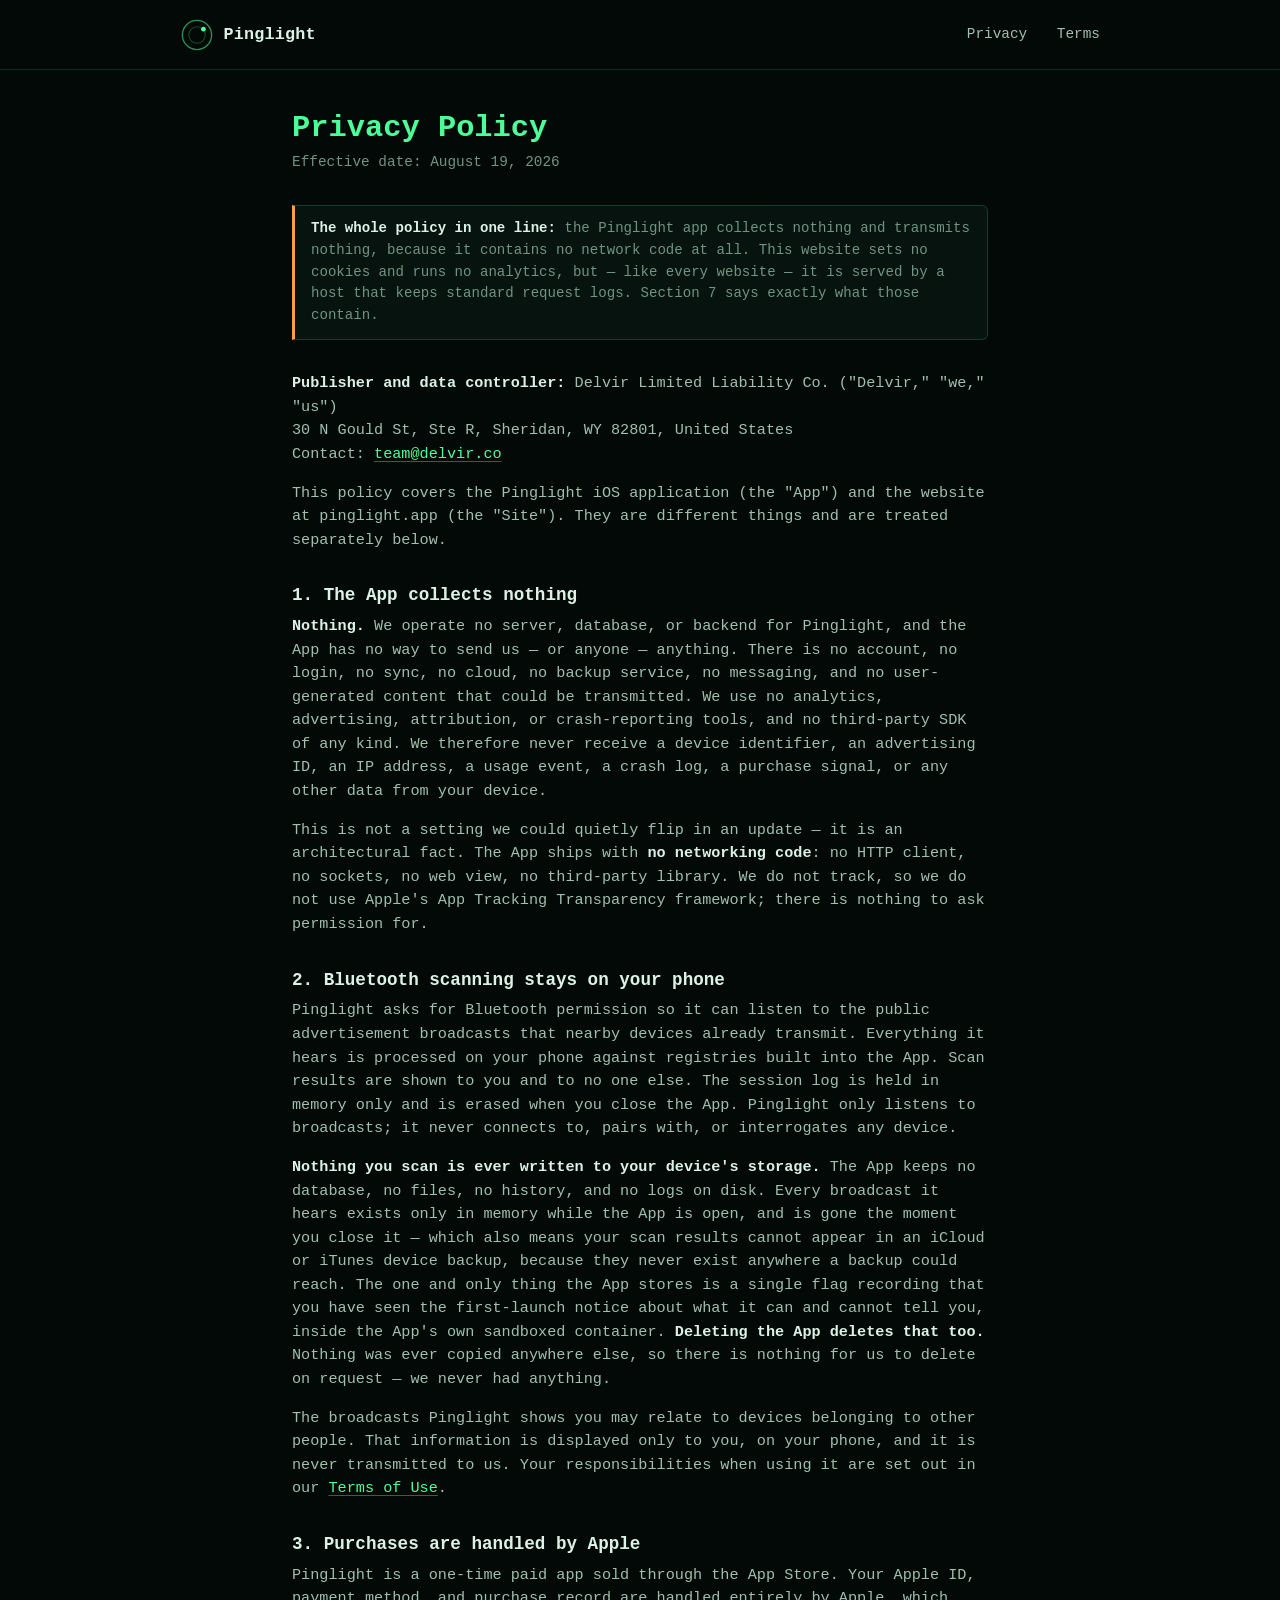
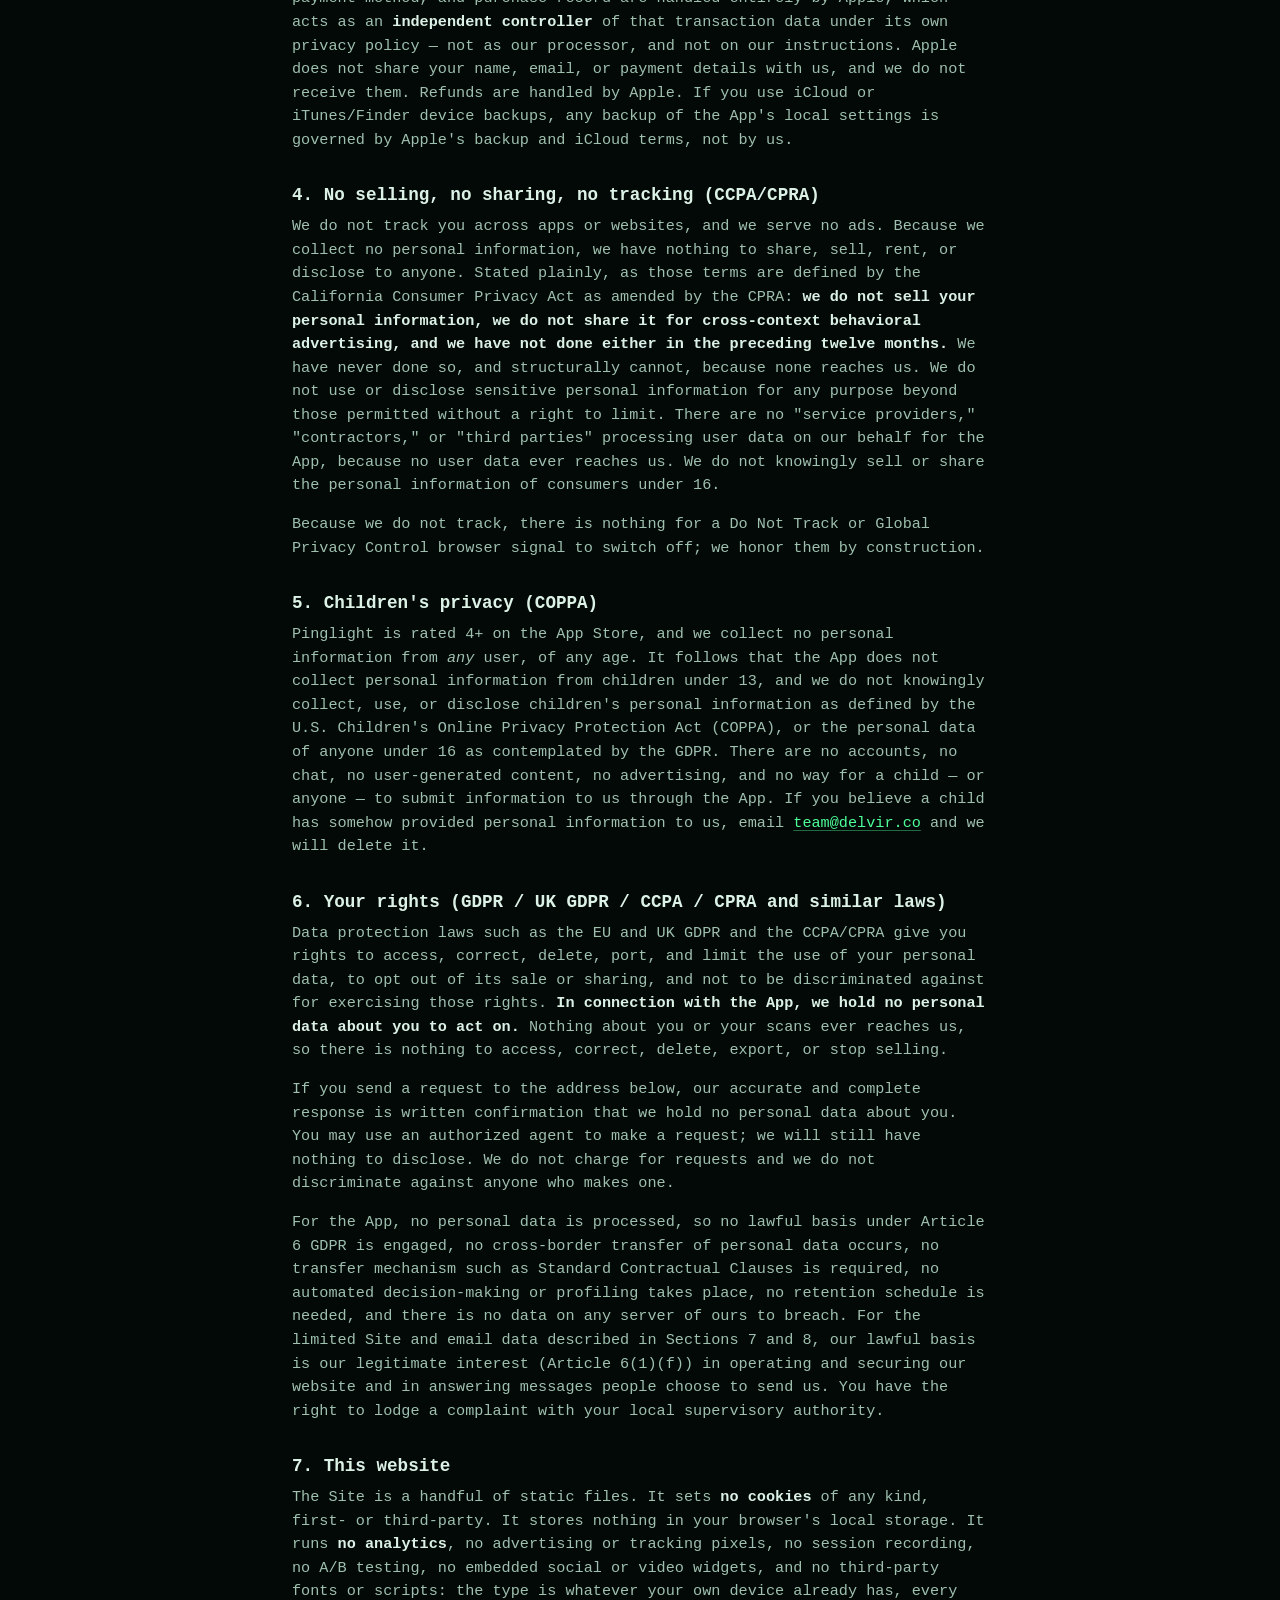
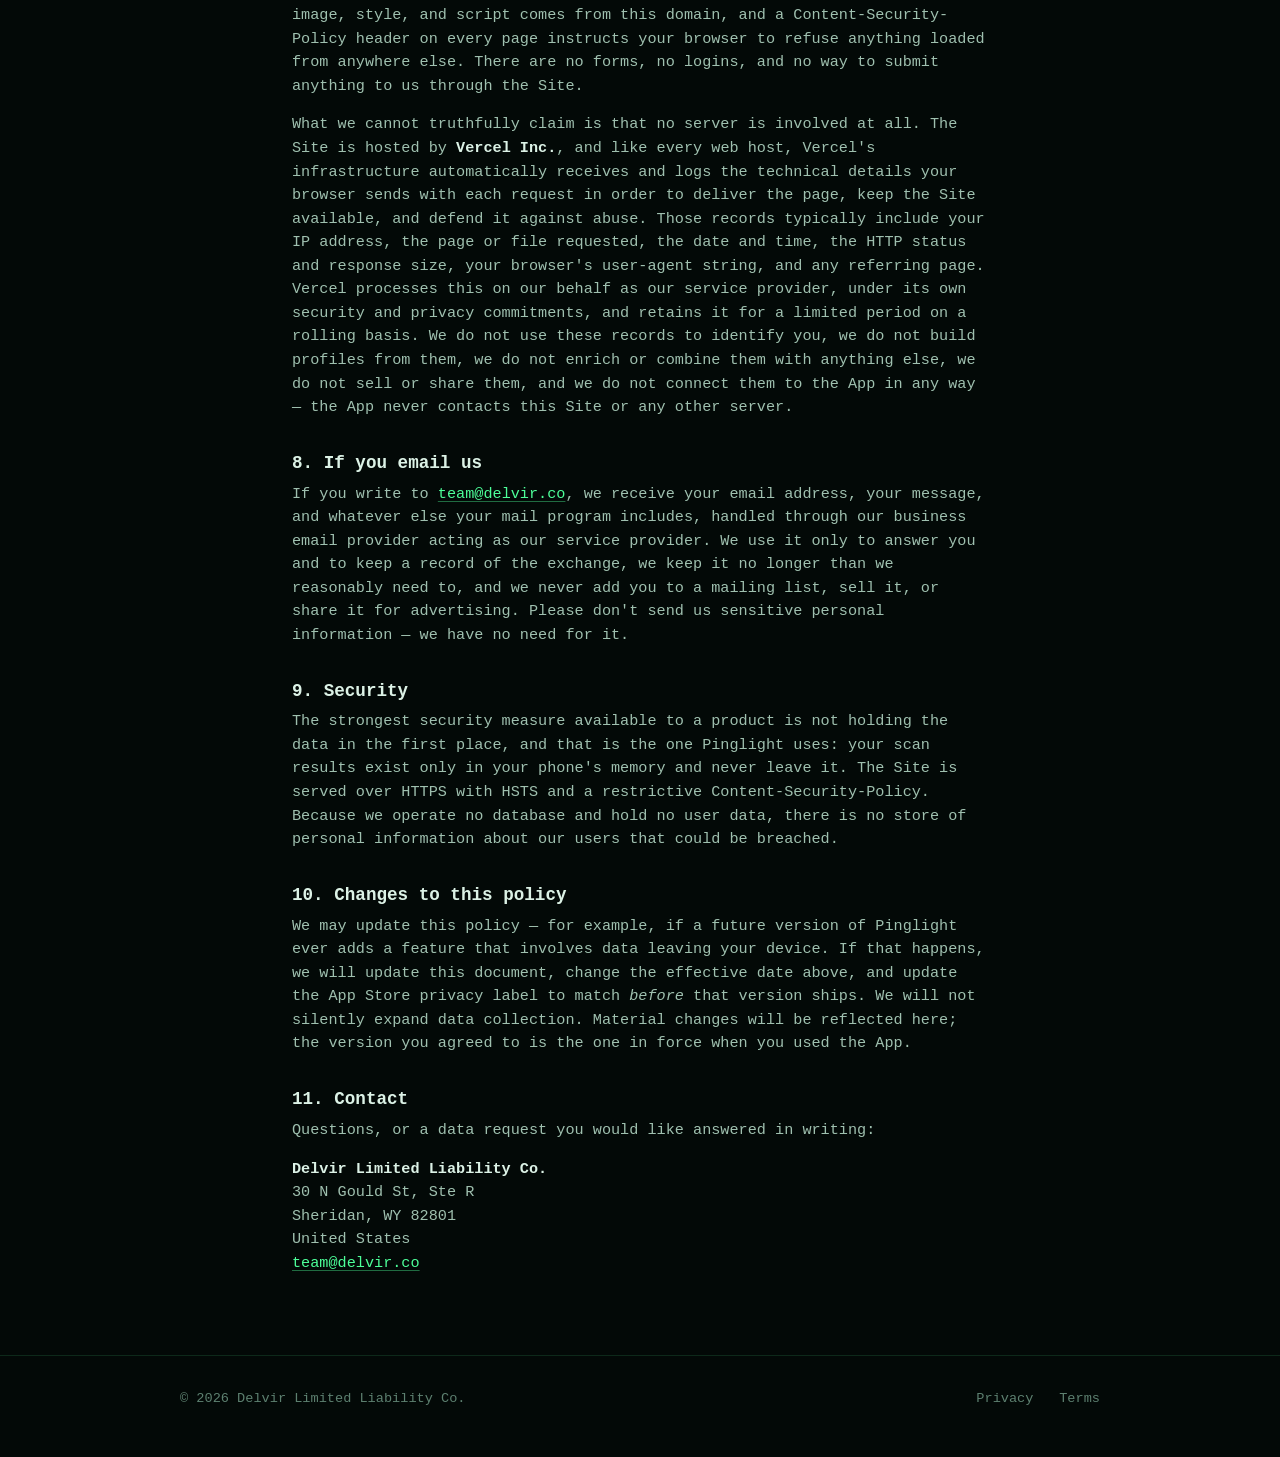
==== commit e4b50968: "Privacy: state the verified storage truth — nothing scanned ever touches disk Audit of the binary an" ====
--- a/privacy.html
+++ b/privacy.html
@@ -54,7 +54,7 @@
 
     <h2>2. Bluetooth scanning stays on your phone</h2>
     <p>Pinglight asks for Bluetooth permission so it can listen to the public advertisement broadcasts that nearby devices already transmit. Everything it hears is processed on your phone against registries built into the App. Scan results are shown to you and to no one else. The session log is held in memory only and is erased when you close the App. Pinglight only listens to broadcasts; it never connects to, pairs with, or interrogates any device.</p>
-    <p>The only data written to local storage is your app settings and a flag recording that you have seen the first-launch notice about what the App can and cannot tell you — both inside the App's own sandboxed container on your device. <strong>Deleting the App deletes everything.</strong> Nothing was ever copied anywhere else, so there is nothing for us to delete on request — we never had anything.</p>
+    <p><strong>Nothing you scan is ever written to your device's storage.</strong> The App keeps no database, no files, no history, and no logs on disk. Every broadcast it hears exists only in memory while the App is open, and is gone the moment you close it — which also means your scan results cannot appear in an iCloud or iTunes device backup, because they never exist anywhere a backup could reach. The one and only thing the App stores is a single flag recording that you have seen the first-launch notice about what it can and cannot tell you, inside the App's own sandboxed container. <strong>Deleting the App deletes that too.</strong> Nothing was ever copied anywhere else, so there is nothing for us to delete on request — we never had anything.</p>
     <p>The broadcasts Pinglight shows you may relate to devices belonging to other people. That information is displayed only to you, on your phone, and it is never transmitted to us. Your responsibilities when using it are set out in our <a href="/terms">Terms of Use</a>.</p>
 
     <h2>3. Purchases are handled by Apple</h2>
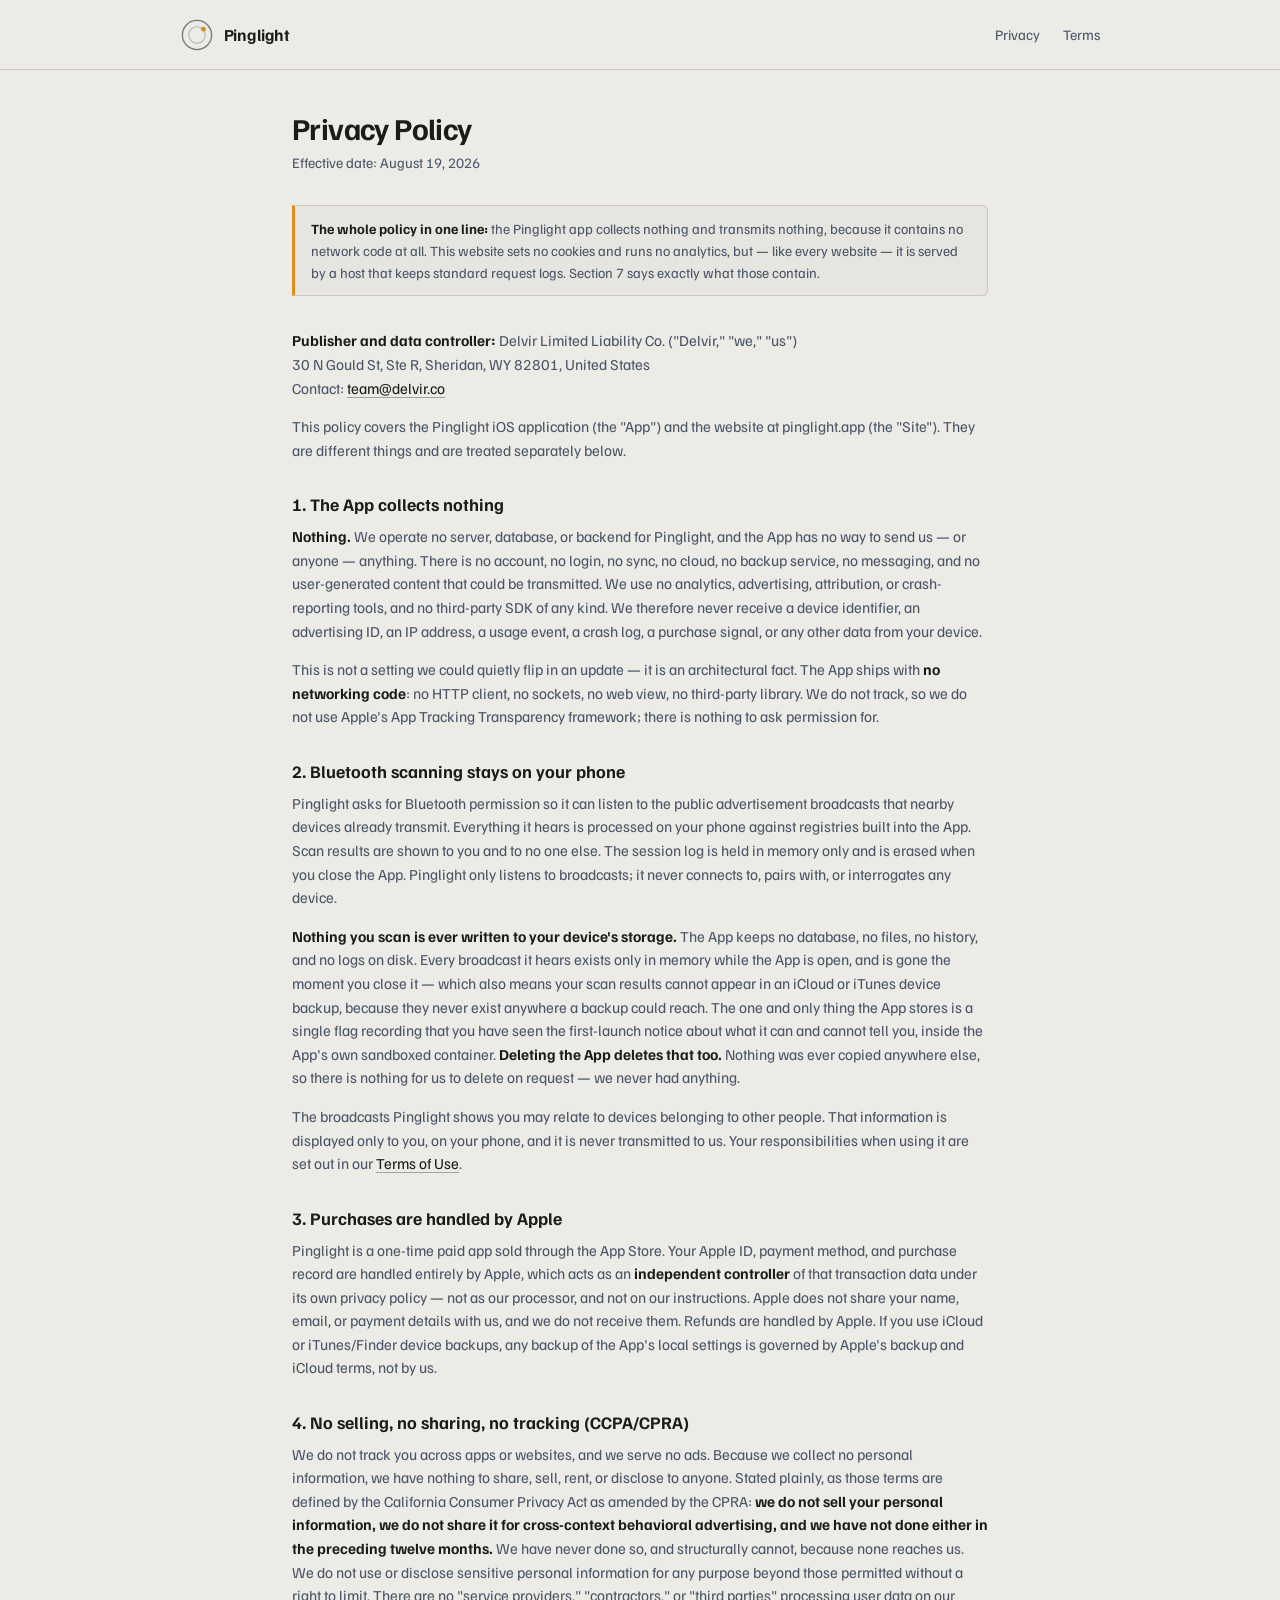
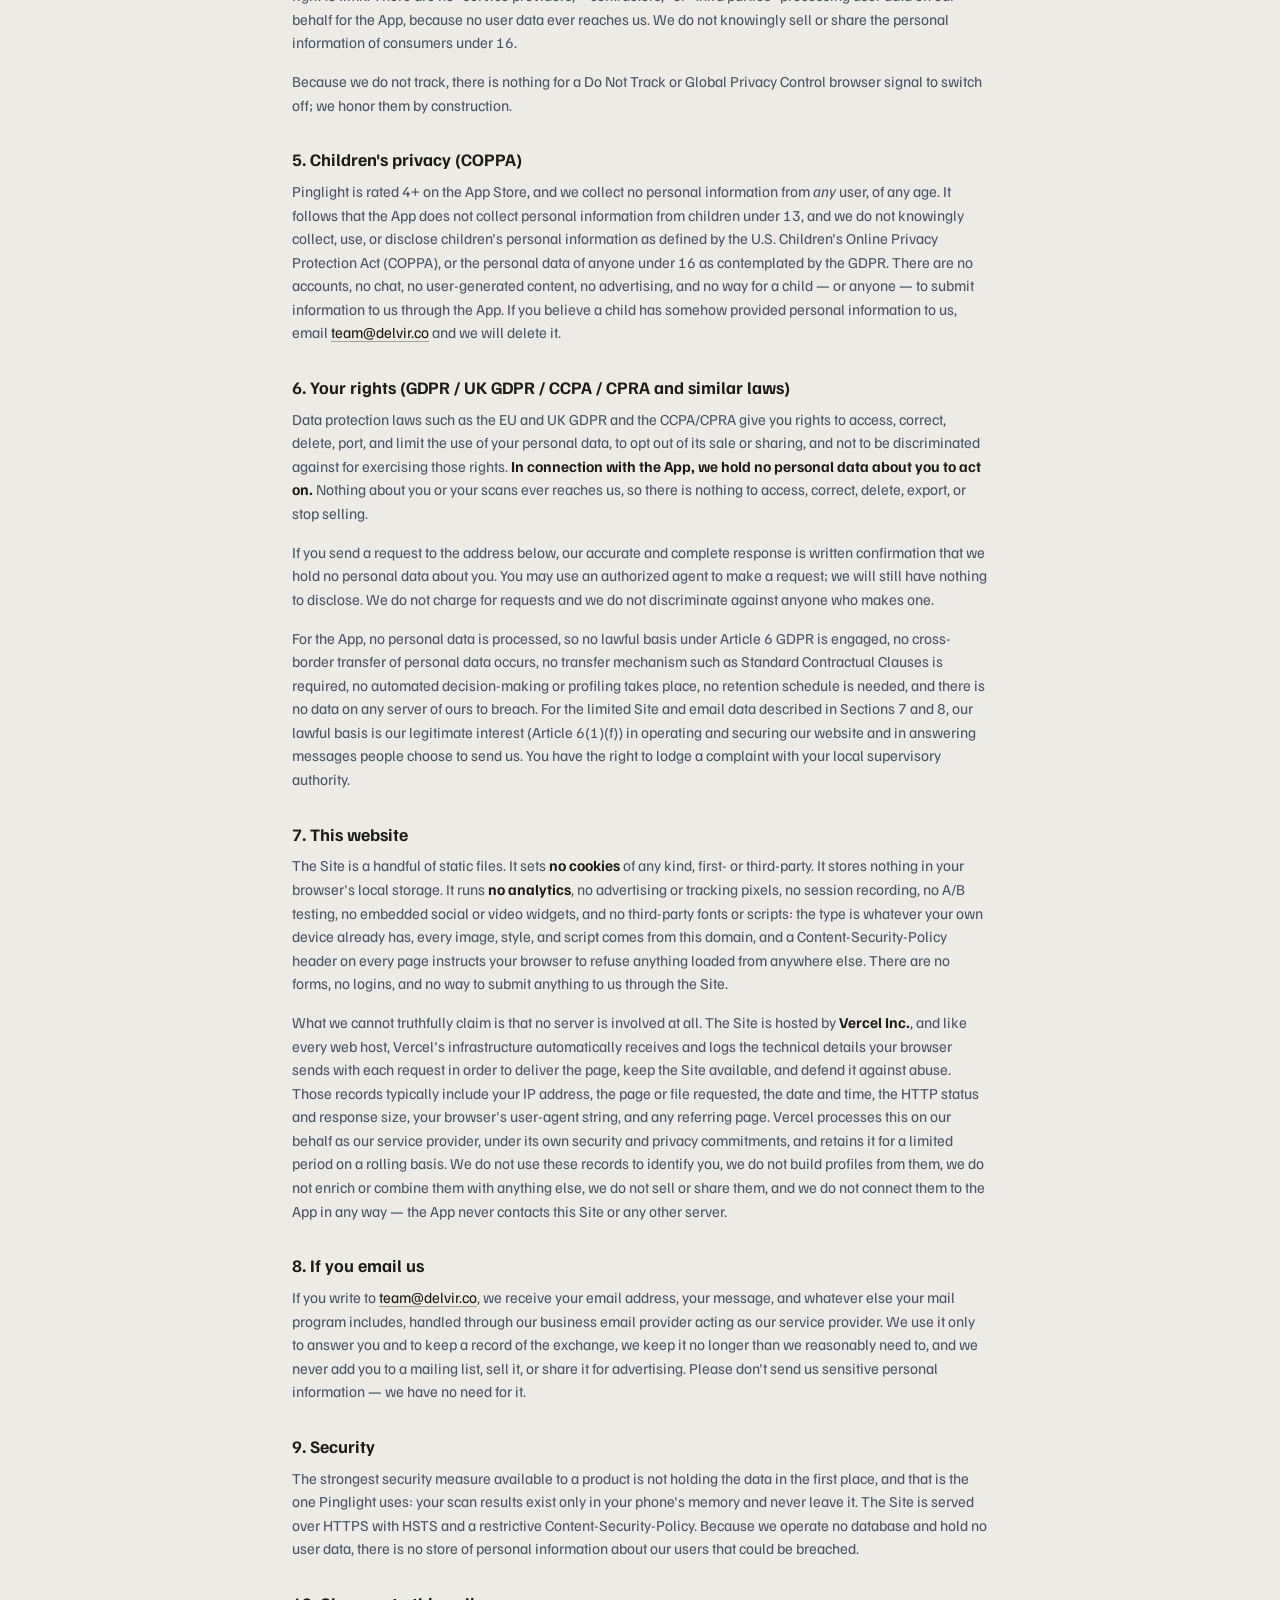
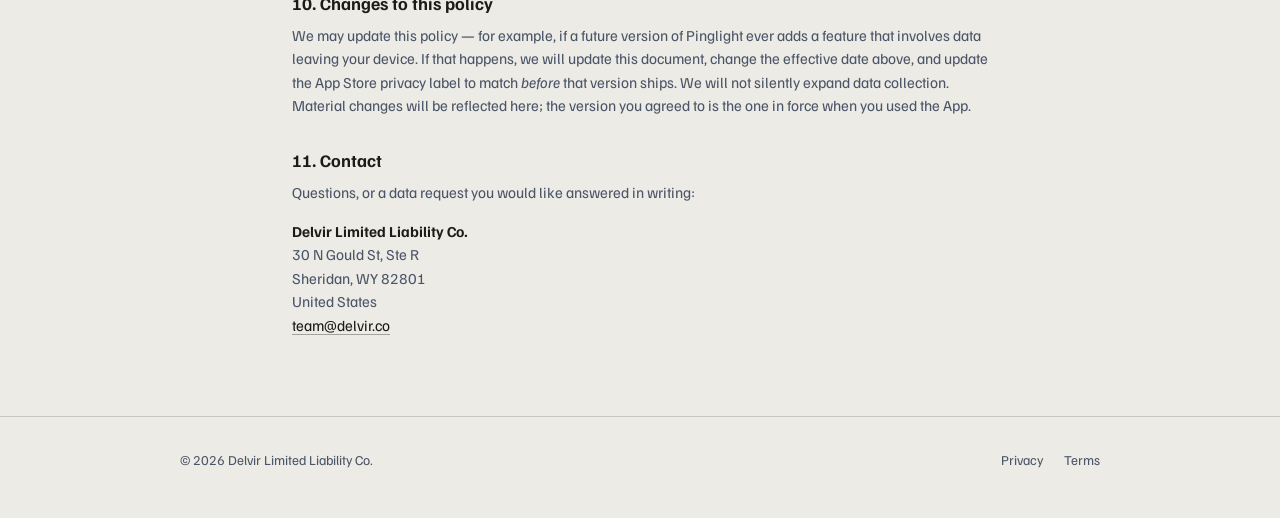
==== commit a6e70517: "Redesign v2: light instrument-sheet theme, Familjen Grotesk, radar scope - Landing page rebuilt to t" ====
--- a/privacy.html
+++ b/privacy.html
@@ -9,11 +9,12 @@
 <meta property="og:description" content="Pinglight collects no data. No server, no account, no network code of any kind — scan results never leave your phone.">
 <meta property="og:type" content="website">
 <meta property="og:url" content="https://pinglight.app/privacy">
-<meta name="theme-color" content="#030907">
+<meta name="theme-color" content="#ecebe5">
 <link rel="icon" href="/favicon.svg?v=1" type="image/svg+xml">
 <link rel="icon" href="/icon-32.png?v=1" sizes="32x32" type="image/png">
 <link rel="apple-touch-icon" href="/apple-touch-icon.png?v=1" sizes="180x180">
 <link rel="manifest" href="/site.webmanifest">
+<link rel="stylesheet" href="https://fonts.googleapis.com/css2?family=Familjen+Grotesk:wght@400;500;700&display=swap">
 <link rel="stylesheet" href="/styles.css">
 </head>
 <body class="legal">
@@ -22,9 +23,9 @@
   <div class="wrap">
     <a class="brand" href="/">
       <svg class="seal" viewBox="0 0 200 200" role="img" aria-label="Pinglight mark">
-        <circle cx="100" cy="100" r="86" fill="none" stroke="#4DFF99" stroke-opacity="0.55" stroke-width="8"/>
-        <circle cx="100" cy="100" r="48" fill="none" stroke="#4DFF99" stroke-opacity="0.28" stroke-width="6"/>
-        <circle cx="138" cy="66" r="14" fill="#4DFF99"/>
+        <circle cx="100" cy="100" r="86" fill="none" stroke="#1b1b19" stroke-opacity="0.55" stroke-width="8"/>
+        <circle cx="100" cy="100" r="48" fill="none" stroke="#1b1b19" stroke-opacity="0.28" stroke-width="6"/>
+        <circle cx="138" cy="66" r="14" fill="#d98e1f"/>
       </svg>
       <span class="brand-name">Pinglight</span>
     </a>
--- a/styles.css
+++ b/styles.css
@@ -1,45 +1,33 @@
 /* Pinglight — marketing site.
 
-   Type is the system monospace stack throughout: the app itself is set in the
-   system monospaced face, and shipping zero font files is the same posture as
-   shipping zero third-party bytes. No Google Fonts link anywhere; the CSP is
-   `font-src 'self'` and nothing ever requests a font.
+   Type: Familjen Grotesk for everything (display 700, tracking -0.02em;
+   body 400/500). Loaded via Google Fonts; the CSP allows fonts.googleapis.com
+   / fonts.gstatic.com in addition to 'self'.
+
+   Inspiration: a 1970s instrument data sheet plus a radar scope. Light
+   theme throughout.
 
    Two sections:
-     1. LANDING PAGE (body.lp) — the dark phosphor-radar artboard.
-     2. LEGAL PAGES (body.legal) — privacy.html / terms.html, same palette,
-        quieter chrome.
-
-   Palette = the app's PinglightTheme (RootView.swift), converted to sRGB hex:
-     background #030907   panel #07130F   phosphor #4DFF99   dim #598C73
-     grid = phosphor at 16%
-   Category accents (Models.swift): amber #FF9E40 (tracker), violet #D973F2
-   (glasses), yellow #F2D959 (beacon), blue #66BFF2 (wearable). */
+     1. LANDING PAGE (body.lp) — the light instrument-sheet artboard.
+     2. LEGAL PAGES (body.legal) — same palette, quieter chrome.
+
+   Palette:
+     paper #ecebe5   ink #1b1b19   rule #c9c7bf   amber #d98e1f
+     slate #4a5568 (secondary text) */
 
 :root {
-  --mono: ui-monospace, "SF Mono", SFMono-Regular, Menlo, Consolas,
-          "Liberation Mono", "Courier New", monospace;
-
-  --ground: #030907;
-  --panel: #07130f;
-  --phosphor: #4dff99;
-  --dim: #598c73;
-  --amber: #ff9e40;
-  --violet: #d973f2;
-
-  --text: #dcf2e6;
-  --body-muted: #9fc0af;
-  --hero-muted: #7ea892;
-  --label: #6f9482;
-  --label-dim: #5d8070;
-  --label-dimmer: #4e6d5f;
-  --list-num: #3f5c4f;
-
-  --hair-24: rgba(77, 255, 153, 0.10);  /* list row borders */
-  --hair-soft: rgba(77, 255, 153, 0.13); /* eyebrow rule, footer rule */
-  --hair: rgba(77, 255, 153, 0.18);      /* stat rules, price-card border */
-
-  color-scheme: dark;
+  --display: "Familjen Grotesk", "Helvetica Neue", Arial, sans-serif;
+
+  --paper: #ecebe5;
+  --ink: #1b1b19;
+  --rule: #c9c7bf;
+  --amber: #d98e1f;
+  --slate: #4a5568;
+
+  --slate-soft: rgba(74, 85, 104, 0.7);
+  --rule-soft: rgba(201, 199, 191, 0.7);
+
+  color-scheme: light;
 }
 
 * {
@@ -52,9 +40,10 @@
 
 body {
   margin: 0;
-  background: var(--ground);
-  color: var(--text);
-  font-family: var(--mono);
+  background: var(--paper);
+  color: var(--ink);
+  font-family: var(--display);
+  font-weight: 400;
   line-height: 1.55;
   -webkit-font-smoothing: antialiased;
 }
@@ -64,43 +53,36 @@
 }
 
 a {
-  color: var(--phosphor);
-  text-decoration-color: rgba(77, 255, 153, 0.4);
+  color: var(--ink);
+  text-decoration-color: rgba(27, 27, 25, 0.35);
   text-underline-offset: 3px;
 }
 
 a:hover {
-  color: var(--text);
+  color: var(--amber);
   text-decoration-color: currentColor;
 }
 
 :focus-visible {
-  outline: 2px solid var(--phosphor);
+  outline: 2px solid var(--amber);
   outline-offset: 3px;
 }
 
 /* ==================================================================
    LANDING PAGE (index.html, body.lp)
-
-   Same bones as the reference artboard: header, one-sentence hero, three
-   stats, a two-column main — reading on the left, a sticky rail on the
-   right holding the phone that pages through the app's real screens —
-   then a footer that states the product's honesty rule outright.
    ================================================================== */
 
 body.lp {
-  /* `clip`, not `hidden`: `hidden` would make body a scroll container and
-     silently kill the sticky rail. */
   overflow-x: clip;
 }
 
 body.lp a {
-  color: var(--body-muted);
-  text-decoration-color: rgba(159, 192, 175, 0.4);
+  color: var(--slate);
+  text-decoration-color: rgba(74, 85, 104, 0.4);
 }
 
 body.lp a:hover {
-  color: var(--phosphor);
+  color: var(--amber);
   text-decoration-color: currentColor;
 }
 
@@ -122,412 +104,114 @@
 .hd-lockup {
   display: flex;
   align-items: center;
-  gap: 18px;
+  gap: 12px;
   min-width: 0;
 }
 
 .mark {
-  width: 54px;
-  height: 54px;
+  width: 34px;
+  height: 34px;
   flex: none;
   display: block;
 }
 
-/* The mark: a scope — rings, crosshair, one sweep wedge, one blip.
-   Same geometry as favicon.svg. */
-.mark-ring { stroke: rgba(77, 255, 153, 0.55); }
-.mark-ring--in { stroke: rgba(77, 255, 153, 0.28); }
-.mark-hair { stroke: rgba(77, 255, 153, 0.18); }
-.mark-sweep { fill: rgba(77, 255, 153, 0.22); }
-.mark-blip { fill: var(--phosphor); }
+.mark-ring { stroke: var(--ink); }
+.mark-ring--in { stroke: var(--ink); opacity: 0.55; }
+.mark-sweep { fill: none; stroke: var(--amber); }
+.mark-blip { fill: var(--amber); }
 
 .wordmark {
-  font-size: clamp(23px, 2.4vw, 30px);
-  font-weight: 700;
-  letter-spacing: -0.01em;
+  font-family: var(--display);
+  font-size: 20px;
+  font-weight: 700;
+  letter-spacing: -0.02em;
   line-height: 1.1;
+  color: var(--ink);
+}
+
+.hd-nav {
+  display: flex;
+  align-items: center;
+  gap: 30px;
+  font-size: 15px;
+  color: var(--slate);
+}
+
+.hd-nav a {
+  color: var(--slate);
+  text-decoration: none;
+}
+
+.hd-nav a:hover {
+  color: var(--amber);
 }
 
 .hd-status {
   font-weight: 500;
   font-size: 13px;
-  letter-spacing: 0.24em;
-  text-transform: uppercase;
-  color: var(--label);
+  color: var(--slate);
   white-space: nowrap;
 }
 
 /* ---------- hero ---------- */
 
 .hero {
+  display: grid;
+  grid-template-columns: 1.05fr 0.95fr;
+  gap: 56px;
+  align-items: center;
   padding-top: clamp(52px, 7.5vw, 96px);
-  max-width: 1040px;
-}
-
-.hero h1 {
-  margin: 0;
-  font-size: clamp(30px, 4.6vw, 54px);
-  line-height: 1.12;
-  font-weight: 700;
-  letter-spacing: -0.025em;
-  text-wrap: pretty;
-  color: var(--phosphor);
-}
-
-.hero-rest {
-  color: var(--hero-muted);
-  font-weight: 400;
-}
-
-/* ---------- three stat blocks ---------- */
-
-.stats {
-  display: grid;
-  grid-template-columns: repeat(3, minmax(0, 1fr));
-  gap: 0 24px;
-  margin-top: clamp(44px, 5.6vw, 72px);
-  max-width: 940px;
-}
-
-.stat {
-  border-top: 1px solid var(--hair);
-  padding: 16px 24px 0 0;
-}
-
-.stat-n {
-  font-size: clamp(24px, 2.6vw, 33px);
-  font-weight: 700;
-  line-height: 1;
-  letter-spacing: -0.01em;
-  color: var(--phosphor);
-}
-
-.stat-l {
-  margin-top: 8px;
-  font-weight: 500;
-  font-size: 12px;
-  letter-spacing: 0.14em;
-  text-transform: uppercase;
-  color: var(--label);
-  line-height: 1.4;
-}
-
-/* ---------- two-column main ----------
-   Three reading sections on the left; the rail owns the right column and
-   spans all their rows, which is what gives the sticky phone its travel. */
-
-.main {
-  display: grid;
-  grid-template-columns: minmax(0, 7fr) minmax(0, 4fr);
-  grid-auto-rows: min-content;
-  gap: clamp(40px, 5.6vw, 72px);
-  align-items: start;
-  margin-top: clamp(56px, 7.5vw, 96px);
-}
-
-.desk {
-  grid-column: 1;
-  min-width: 0;
-}
-
-/* --- left: the reading column --- */
-
-.eyebrow-row {
-  display: flex;
-  align-items: center;
-  gap: 14px;
-}
-
-.eyebrow {
-  margin: 0;
-  font-weight: 700;
-  font-size: 13px;
-  line-height: 1.2;
-  letter-spacing: 0.24em;
-  text-transform: uppercase;
-  color: var(--phosphor);
-}
-
-.eyebrow-rule {
-  flex: 1;
-  height: 1px;
-  background: var(--hair-soft);
-}
-
-.quirks {
-  list-style: none;
-  margin: 0;
-  padding: 0;
-  display: flex;
-  flex-direction: column;
-}
-
-.quirks li {
-  display: grid;
-  grid-template-columns: 46px minmax(0, 1fr);
-  gap: 0 20px;
-  padding: 24px 0;
-  border-bottom: 1px solid var(--hair-24);
-}
-
-.quirks li:last-child {
-  border-bottom: 0;
-  padding-bottom: 0;
-}
-
-.q-num {
-  font-weight: 500;
-  font-size: 14px;
-  letter-spacing: 0.12em;
-  color: var(--list-num);
-  padding-top: 5px;
-}
-
-.quirks p {
-  margin: 0;
-  font-size: clamp(15px, 1.5vw, 17.5px);
-  line-height: 1.6;
-  color: var(--body-muted);
-  text-wrap: pretty;
-}
-
-.quirks b {
-  font-weight: 700;
-  color: var(--text);
-}
-
-.desk-lede {
-  margin: 22px 0 0;
-  font-size: clamp(16px, 1.6vw, 19px);
-  font-weight: 700;
-  line-height: 1.5;
-  color: var(--text);
-  text-wrap: pretty;
-}
-
-.desk-copy {
-  margin: 18px 0 0;
-  font-size: clamp(15px, 1.5vw, 17.5px);
-  line-height: 1.65;
-  color: var(--body-muted);
-  text-wrap: pretty;
-}
-
-.desk-copy b {
-  color: var(--text);
-}
-
-.desk-note {
-  margin: 26px 0 0;
-  padding: 18px 20px;
-  border: 1px solid var(--hair);
-  border-left: 3px solid var(--phosphor);
-  border-radius: 4px;
-  background: var(--panel);
-  font-size: clamp(14.5px, 1.4vw, 17px);
-  line-height: 1.65;
-  color: var(--body-muted);
-  text-wrap: pretty;
-}
-
-.desk-note em {
-  font-style: normal;
-  color: var(--text);
-}
-
-/* Confidence chips, colored like the app's badges. */
-.conf {
-  font-weight: 700;
-  letter-spacing: 0.04em;
-  text-transform: uppercase;
-  font-size: 0.86em;
-}
-
-.conf-high { color: var(--phosphor); }
-.conf-med  { color: var(--amber); }
-.conf-low  { color: var(--violet); }
-
-/* --- right: the sticky rail (phone + price card) --- */
-
-.rail {
-  grid-column: 2;
-  grid-row: 1 / span 3;
-  position: sticky;
-  top: 32px;
-  display: flex;
-  flex-direction: column;
-  align-items: stretch;
-  gap: 26px;
-}
-
-.device {
-  display: flex;
-  flex-direction: column;
-  align-items: center;
-  gap: 14px;
-}
-
-/* The phone is sized so the whole rail — phone, gap, price card — still
-   fits one viewport, which is what makes the sticky paging readable. */
-.phone {
-  position: relative;
-  width: clamp(150px, calc((100svh - 350px) * 0.46), 232px);
-  padding: 7px;
-  border-radius: 34px;
-  background: linear-gradient(145deg, #2c3a33, #17241e 40%, #0b130f 75%, #050a08);
-  box-shadow:
-    0 34px 60px -26px rgba(0, 0, 0, 0.85),
-    0 8px 20px rgba(0, 0, 0, 0.5),
-    0 0 44px rgba(77, 255, 153, 0.07),
-    inset 0 1px 2px rgba(120, 255, 180, 0.18);
-}
-
-.phone-rim {
-  padding: 3px;
-  border-radius: 28px;
-  background: #010302;
-}
-
-.phone-screen {
-  position: relative;
-  aspect-ratio: 1290 / 2796;
-  overflow: hidden;
-  border-radius: 25px;
-  background: var(--ground);
-}
-
-.shot {
-  position: absolute;
-  inset: 0;
-  margin: 0;
-  opacity: 0;
-  /* linear, and short: an eased cross-fade leaves both layers visibly
-     blended at the midpoint, which reads as a double exposure. */
-  transition: opacity 0.28s linear;
-}
-
-.shot img {
-  display: block;
-  width: 100%;
-  height: 100%;
-  object-fit: cover;
-  object-position: top center;
-  -webkit-user-select: none;
-  user-select: none;
-}
-
-/* First screen shows even with JS off; app.js takes over once it runs. */
-.shot:first-child,
-.shot.is-active {
-  opacity: 1;
-}
-
-.js .shot:first-child {
-  opacity: 0;
-}
-
-.js .shot.is-active {
-  opacity: 1;
-}
-
-.reel-dots {
-  display: flex;
-  align-items: center;
-  gap: 7px;
-}
-
-.reel-dot {
-  appearance: none;
-  -webkit-appearance: none;
-  border: 0;
-  padding: 0;
-  width: 7px;
-  height: 7px;
-  border-radius: 999px;
-  background: var(--hair);
-  cursor: pointer;
-  transition: width 0.3s ease, background-color 0.3s ease;
-}
-
-.reel-dot:hover {
-  background: var(--dim);
-}
-
-.reel-dot.is-active {
-  width: 22px;
-  background: var(--phosphor);
-}
-
-.reel-hint {
-  margin: 0;
-  font-weight: 500;
-  font-size: 12px;
-  letter-spacing: 0.16em;
-  text-transform: uppercase;
-  color: var(--label-dimmer);
-  transition: opacity 0.4s ease;
-}
-
-/* Retired once the visitor is steering by hand, and once the reel has reached
-   its last screen — by then there is nothing left to keep scrolling for. */
-.is-driving .reel-hint,
-.is-done .reel-hint {
-  opacity: 0;
-}
-
-/* --- the price card --- */
-
-.price {
+}
+
+.hero-copy {
   display: flex;
   flex-direction: column;
   gap: 22px;
-  padding: clamp(24px, 2.6vw, 34px);
-  border: 1px solid var(--hair);
-  border-radius: 5px;
-  background: var(--panel);
-}
-
-.price-n {
-  font-size: clamp(30px, 3vw, 38px);
-  font-weight: 700;
-  line-height: 1;
+  min-width: 0;
+}
+
+.hero h1 {
+  margin: 0;
+  font-family: var(--display);
+  font-weight: 700;
+  font-size: clamp(32px, 4.2vw, 60px);
+  line-height: 1.08;
   letter-spacing: -0.02em;
-  color: var(--phosphor);
-}
-
-.price-copy {
-  margin: 0;
-  font-size: clamp(14.5px, 1.4vw, 16.5px);
-  line-height: 1.55;
-  color: var(--body-muted);
   text-wrap: pretty;
+  color: var(--ink);
+}
+
+.hero-lede {
+  margin: 0;
+  font-size: clamp(16px, 1.4vw, 19px);
+  line-height: 1.6;
+  color: var(--slate);
+  max-width: 540px;
+  text-wrap: pretty;
+}
+
+/* ---------- coming-soon pill + hero CTA row ---------- */
+
+.hero-cta {
+  display: flex;
+  align-items: center;
+  flex-wrap: wrap;
+  gap: 16px;
+  margin-top: 4px;
 }
 
 .pill {
-  display: flex;
+  display: inline-flex;
   align-items: center;
   justify-content: center;
-  gap: 12px;
-  min-height: 54px;
-  margin: 0;
-  padding: 8px 14px;
-  border-radius: 3px;
-  font-weight: 700;
-  font-size: 13.5px;
-  letter-spacing: 0.16em;
-  text-transform: uppercase;
-  text-align: center;
-  text-decoration: none;
-  background: var(--phosphor);
-}
-
-body.lp .pill {
-  color: var(--ground);
-}
-
-body.lp .pill:hover {
-  color: var(--ground);
-  background: #7dffb6;
+  gap: 10px;
+  padding: 14px 22px;
+  border: 1.5px solid var(--ink);
+  border-radius: 4px;
+  color: var(--ink);
+  font-family: var(--display);
+  font-weight: 500;
+  font-size: 15px;
 }
 
 .pill .dot {
@@ -536,13 +220,242 @@
   height: 6px;
   flex: none;
   border-radius: 50%;
-  background: var(--ground);
+  background: var(--amber);
   animation: pl-pulse 2.4s ease-in-out infinite;
 }
 
 @keyframes pl-pulse {
   0%, 100% { opacity: 1; }
-  50% { opacity: 0.25; }
+  50% { opacity: 0.3; }
+}
+
+.hero-note {
+  font-family: var(--display);
+  font-size: 14px;
+  color: var(--slate);
+}
+
+/* ---------- hero device: the radar scope ---------- */
+
+.hero-device {
+  position: relative;
+  display: flex;
+  justify-content: center;
+}
+
+.radar-scope {
+  position: relative;
+  width: min(400px, 100%);
+}
+
+.scope-svg {
+  display: block;
+  width: 100%;
+  height: auto;
+}
+
+.radar-phone {
+  position: absolute;
+  right: -6px;
+  bottom: -18px;
+  width: 200px;
+  height: auto;
+  display: block;
+  border: 1px solid var(--rule);
+  border-radius: 14px;
+  background: var(--paper);
+  box-shadow: 0 12px 28px rgba(27, 27, 25, 0.16);
+}
+
+/* ---------- spec table (facts, dotted leaders) ---------- */
+
+.spec {
+  padding-top: clamp(56px, 6vw, 80px);
+}
+
+.spec-table {
+  margin: 0;
+  max-width: 720px;
+}
+
+.spec-row {
+  display: flex;
+  align-items: baseline;
+  gap: 10px;
+  padding: 13px 0;
+  border-top: 1px solid var(--rule);
+}
+
+.spec-row dt {
+  margin: 0;
+  display: flex;
+  align-items: baseline;
+  flex: 1;
+  min-width: 0;
+  font-weight: 400;
+  font-size: 15px;
+  color: var(--slate);
+  white-space: nowrap;
+}
+
+.spec-row dt::after {
+  content: "";
+  flex: 1;
+  margin: 0 8px 3px;
+  border-bottom: 1px dotted var(--rule);
+}
+
+.spec-row dd {
+  margin: 0;
+  flex: none;
+  font-weight: 700;
+  font-size: 16px;
+  color: var(--ink);
+  font-variant-numeric: tabular-nums;
+  text-align: right;
+}
+
+/* ---------- reading sections ---------- */
+
+.desk {
+  padding-top: clamp(64px, 7.5vw, 100px);
+  max-width: 1280px;
+  border-top: 1px solid var(--rule);
+}
+
+.desk-head {
+  margin: 0;
+  font-family: var(--display);
+  font-weight: 700;
+  font-size: clamp(24px, 2.6vw, 36px);
+  line-height: 1.15;
+  letter-spacing: -0.02em;
+  color: var(--ink);
+  text-wrap: pretty;
+}
+
+.desk-head-amber {
+  color: var(--amber);
+}
+
+.desk-lede {
+  margin: 10px 0 0;
+  font-size: clamp(16px, 1.3vw, 18px);
+  color: var(--slate);
+  max-width: 700px;
+  text-wrap: pretty;
+}
+
+/* --- field-guide rows: term left (700), explanation right --- */
+
+.rows {
+  margin: 32px 0 0;
+  display: flex;
+  flex-direction: column;
+}
+
+.row {
+  display: grid;
+  grid-template-columns: 260px minmax(0, 1fr);
+  gap: 24px;
+  padding: 22px 0;
+  border-top: 1px solid var(--rule);
+}
+
+.row dt {
+  margin: 0;
+  font-weight: 700;
+  font-size: 18px;
+  letter-spacing: -0.01em;
+  color: var(--ink);
+}
+
+.row dd {
+  margin: 0;
+  font-size: 16px;
+  line-height: 1.6;
+  color: var(--slate);
+  text-wrap: pretty;
+}
+
+.desk-note {
+  margin: 28px 0 0;
+  padding-top: 22px;
+  border-top: 1px solid var(--rule);
+  font-size: 15px;
+  line-height: 1.6;
+  color: var(--slate);
+  max-width: 900px;
+  text-wrap: pretty;
+}
+
+.desk-note em {
+  font-style: normal;
+  color: var(--ink);
+  font-weight: 500;
+}
+
+/* Confidence labels, plain text, no chips. */
+.conf {
+  font-weight: 700;
+  letter-spacing: 0.01em;
+  font-size: 0.9em;
+  font-family: var(--display);
+}
+
+.conf-high { color: var(--ink); }
+.conf-med  { color: var(--amber); }
+.conf-low  { color: var(--slate); }
+
+.desk-copy {
+  margin: 16px 0 0;
+  font-size: 16px;
+  line-height: 1.6;
+  color: var(--slate);
+  max-width: 560px;
+  text-wrap: pretty;
+}
+
+.desk-copy b {
+  color: var(--ink);
+  font-weight: 700;
+}
+
+/* --- closing "Coming soon" plate --- */
+
+.cta-plate {
+  margin-top: clamp(64px, 7.5vw, 100px);
+  padding: 40px;
+  border: 1.5px solid var(--ink);
+  border-radius: 4px;
+  display: flex;
+  flex-direction: row;
+  align-items: center;
+  justify-content: space-between;
+  gap: 40px;
+}
+
+.cta-copy {
+  display: flex;
+  flex-direction: column;
+  gap: 10px;
+}
+
+.cta-copy .desk-copy {
+  margin-top: 0;
+  max-width: 600px;
+}
+
+.cta-os {
+  flex: none;
+  padding: 6px 12px;
+  border: 1.5px solid var(--ink);
+  border-radius: 4px;
+  font-weight: 700;
+  font-size: 13px;
+  letter-spacing: 0.02em;
+  color: var(--ink);
+  white-space: nowrap;
 }
 
 /* ---------- footer ---------- */
@@ -550,7 +463,7 @@
 .ft {
   margin-top: clamp(56px, 7.5vw, 96px);
   padding-top: 26px;
-  border-top: 1px solid var(--hair-soft);
+  border-top: 1px solid var(--rule);
   display: flex;
   align-items: flex-end;
   justify-content: space-between;
@@ -562,78 +475,83 @@
   max-width: 720px;
   font-size: 14px;
   line-height: 1.65;
-  color: var(--label-dim);
+  color: var(--slate);
   text-wrap: pretty;
 }
 
-.ft-neutral .phosphor { color: var(--phosphor); }
-.ft-neutral .amber { color: var(--amber); }
-.ft-neutral .violet { color: var(--violet); }
+.ft-neutral .ink-em { color: var(--ink); font-weight: 500; }
+.ft-neutral .amber-em { color: var(--amber); font-weight: 500; }
+.ft-neutral .slate-em { color: var(--slate); font-weight: 700; }
 
 .ft-meta {
   display: flex;
   align-items: center;
   gap: 26px;
+  font-family: var(--display);
   font-weight: 500;
-  font-size: 12.5px;
-  letter-spacing: 0.14em;
-  text-transform: uppercase;
-  color: var(--label-dimmer);
+  font-size: 13px;
+  color: var(--slate);
   white-space: nowrap;
 }
 
 /* ---------- reduced motion ---------- */
 
 @media (prefers-reduced-motion: reduce) {
-  .shot,
-  .reel-dot,
-  .reel-hint { transition: none; }
   .pill .dot { animation: none; }
 }
 
 /* ---------- narrow screens ------------------------------------------------
-   One honest column, in the order a stranger needs it: who this is, the hook,
-   the numbers, THE THING ITSELF, then the reading, the price, the footer.
-   Nothing is pinned and nothing hijacks a gesture. `display: contents` on the
-   rail dissolves the desktop wrapper so the phone and the price card can be
-   ordered independently around the reading sections. */
+   One honest column below 900px: hero copy stacks above the scope, and the
+   field-guide rows collapse to one column below 640px. Nothing is pinned
+   and nothing hijacks a gesture. */
 
 @media (max-width: 899px) {
-  .main {
-    display: flex;
+  .hero {
+    grid-template-columns: minmax(0, 1fr);
+    gap: 36px;
+  }
+
+  .hero-device {
+    order: -1;
+  }
+
+  .radar-scope {
+    width: min(320px, 78vw);
+    margin: 0 auto;
+  }
+
+  .radar-phone {
+    width: 150px;
+  }
+
+  .row {
+    grid-template-columns: minmax(0, 1fr);
+    gap: 6px;
+  }
+
+  .cta-plate {
     flex-direction: column;
-    gap: clamp(36px, 7vw, 56px);
-  }
-
-  .rail {
-    position: static;
-    display: contents;
-  }
-
-  .device { order: 1; }
-  .desk   { order: 2; } /* the three sections keep their own relative order */
-  .price  { order: 3; }
-
-  .phone { width: min(232px, 62vw, 34svh); }
-
-  .quirks li {
-    grid-template-columns: 34px minmax(0, 1fr);
-    gap: 0 14px;
-    padding: 20px 0;
+    align-items: flex-start;
+    gap: 20px;
   }
 }
 
 @media (max-width: 639px) {
-  .stats {
-    grid-template-columns: minmax(0, 1fr);
-    gap: 0;
-  }
-
-  .stat {
-    padding: 14px 0 18px;
-  }
-
-  .stat:last-child { padding-bottom: 0; }
+  .hd-nav {
+    display: none;
+  }
+
+  .cta-plate {
+    padding: 26px 22px;
+  }
+
+  .spec-row {
+    flex-wrap: wrap;
+  }
+
+  .spec-row dt {
+    white-space: normal;
+  }
 
   .ft {
     flex-direction: column;
@@ -649,24 +567,19 @@
 
   /* The company line takes its own row so the links sit together. */
   .ft-meta span { flex: 0 0 100%; }
-
-  /* One line, at 360px too. */
-  .pill {
-    font-size: 12px;
-    letter-spacing: 0.12em;
-  }
 }
 
 @media (max-width: 559px) {
   .hd {
-    flex-direction: column;
-    align-items: flex-start;
+    flex-wrap: wrap;
     gap: 12px;
   }
 
-  .hd-lockup { gap: 14px; }
-
-  .mark { width: 44px; height: 44px; }
+  .hd-lockup { gap: 10px; }
+
+  .mark { width: 30px; height: 30px; }
+
+  .wordmark { font-size: 17px; }
 
   .hd-status { font-size: 12px; }
 }
@@ -682,7 +595,7 @@
 }
 
 .site-header {
-  border-bottom: 1px solid var(--hair-soft);
+  border-bottom: 1px solid var(--rule);
 }
 
 .site-header .wrap {
@@ -703,7 +616,7 @@
 }
 
 body.legal .brand {
-  color: var(--text);
+  color: var(--ink);
 }
 
 .brand .seal {
@@ -713,25 +626,26 @@
 }
 
 .brand-name {
+  font-family: var(--display);
   font-weight: 700;
   font-size: 1.05rem;
-  letter-spacing: 0.01em;
+  letter-spacing: -0.01em;
 }
 
 .site-nav a {
-  color: var(--body-muted);
+  color: var(--slate);
   text-decoration: none;
   font-size: 0.9rem;
   margin-left: 1.25rem;
 }
 
 .site-nav a:hover {
-  color: var(--phosphor);
+  color: var(--amber);
   text-decoration: underline;
 }
 
 .site-footer {
-  border-top: 1px solid var(--hair-soft);
+  border-top: 1px solid var(--rule);
   padding: 2rem 0 3rem;
 }
 
@@ -743,11 +657,11 @@
   align-items: center;
   justify-content: space-between;
   font-size: 0.85rem;
-  color: var(--label-dim);
+  color: var(--slate);
 }
 
 .site-footer nav a {
-  color: var(--label-dim);
+  color: var(--slate);
   text-decoration: none;
   margin-right: 1.1rem;
 }
@@ -757,7 +671,7 @@
 }
 
 .site-footer nav a:hover {
-  color: var(--phosphor);
+  color: var(--amber);
   text-decoration: underline;
 }
 
@@ -766,27 +680,32 @@
 }
 
 .legal h1 {
+  font-family: var(--display);
+  font-weight: 700;
   font-size: 1.9rem;
   line-height: 1.2;
   margin: 0 0 0.25rem;
-  color: var(--phosphor);
+  letter-spacing: -0.02em;
+  color: var(--ink);
 }
 
 .legal .effective {
-  color: var(--label);
+  color: var(--slate);
   font-size: 0.9rem;
   margin-bottom: 2rem;
 }
 
 .legal h2 {
+  font-family: var(--display);
+  font-weight: 700;
   font-size: 1.1rem;
   line-height: 1.3;
   margin: 2rem 0 0.5rem;
-  color: var(--text);
+  color: var(--ink);
 }
 
 .legal p, .legal li {
-  color: var(--body-muted);
+  color: var(--slate);
   font-size: 0.95rem;
 }
 
@@ -795,16 +714,16 @@
 }
 
 .legal .notice {
-  border: 1px solid var(--hair);
+  border: 1px solid var(--rule);
   border-left: 3px solid var(--amber);
   padding: 0.75rem 1rem;
-  background: var(--panel);
+  background: rgba(201, 199, 191, 0.18);
   border-radius: 0 6px 6px 0;
   font-size: 0.88rem;
-  color: var(--label);
+  color: var(--slate);
   margin-bottom: 2rem;
 }
 
 .legal strong {
-  color: var(--text);
-}
+  color: var(--ink);
+}
